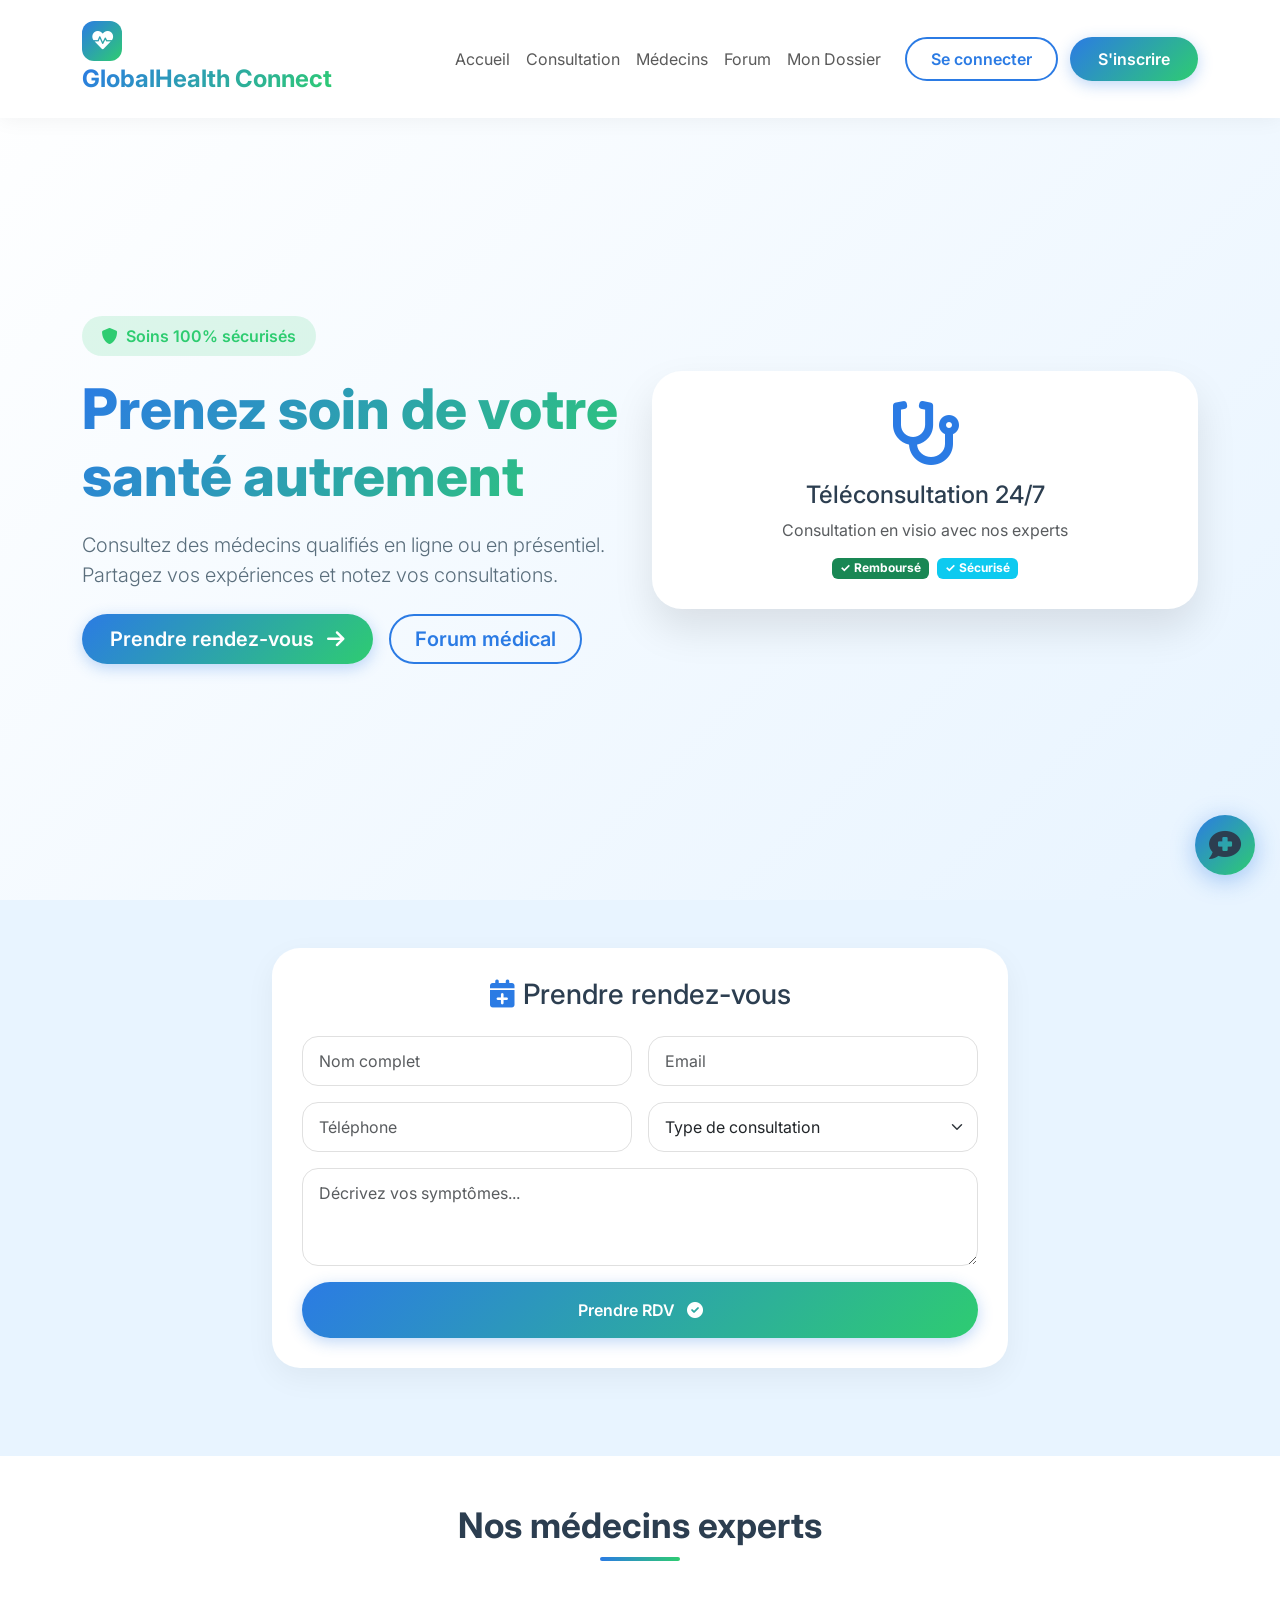
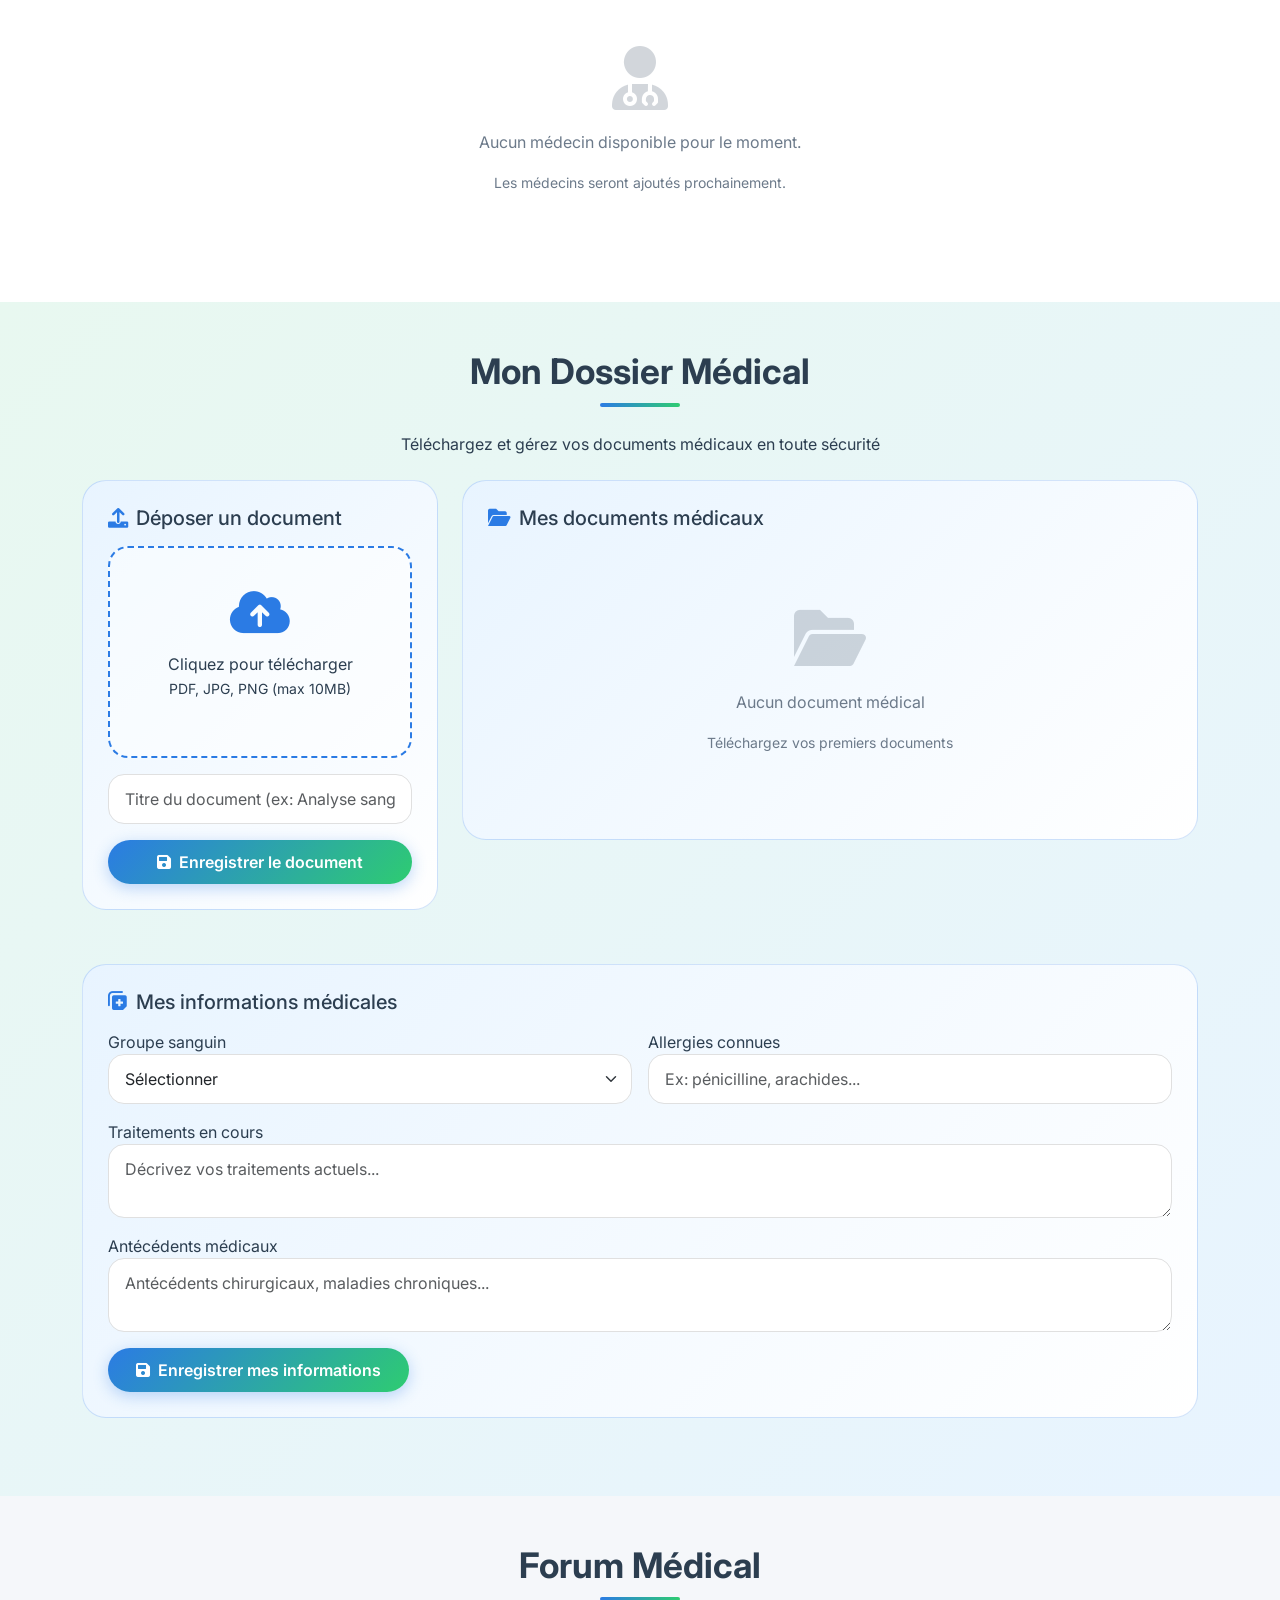
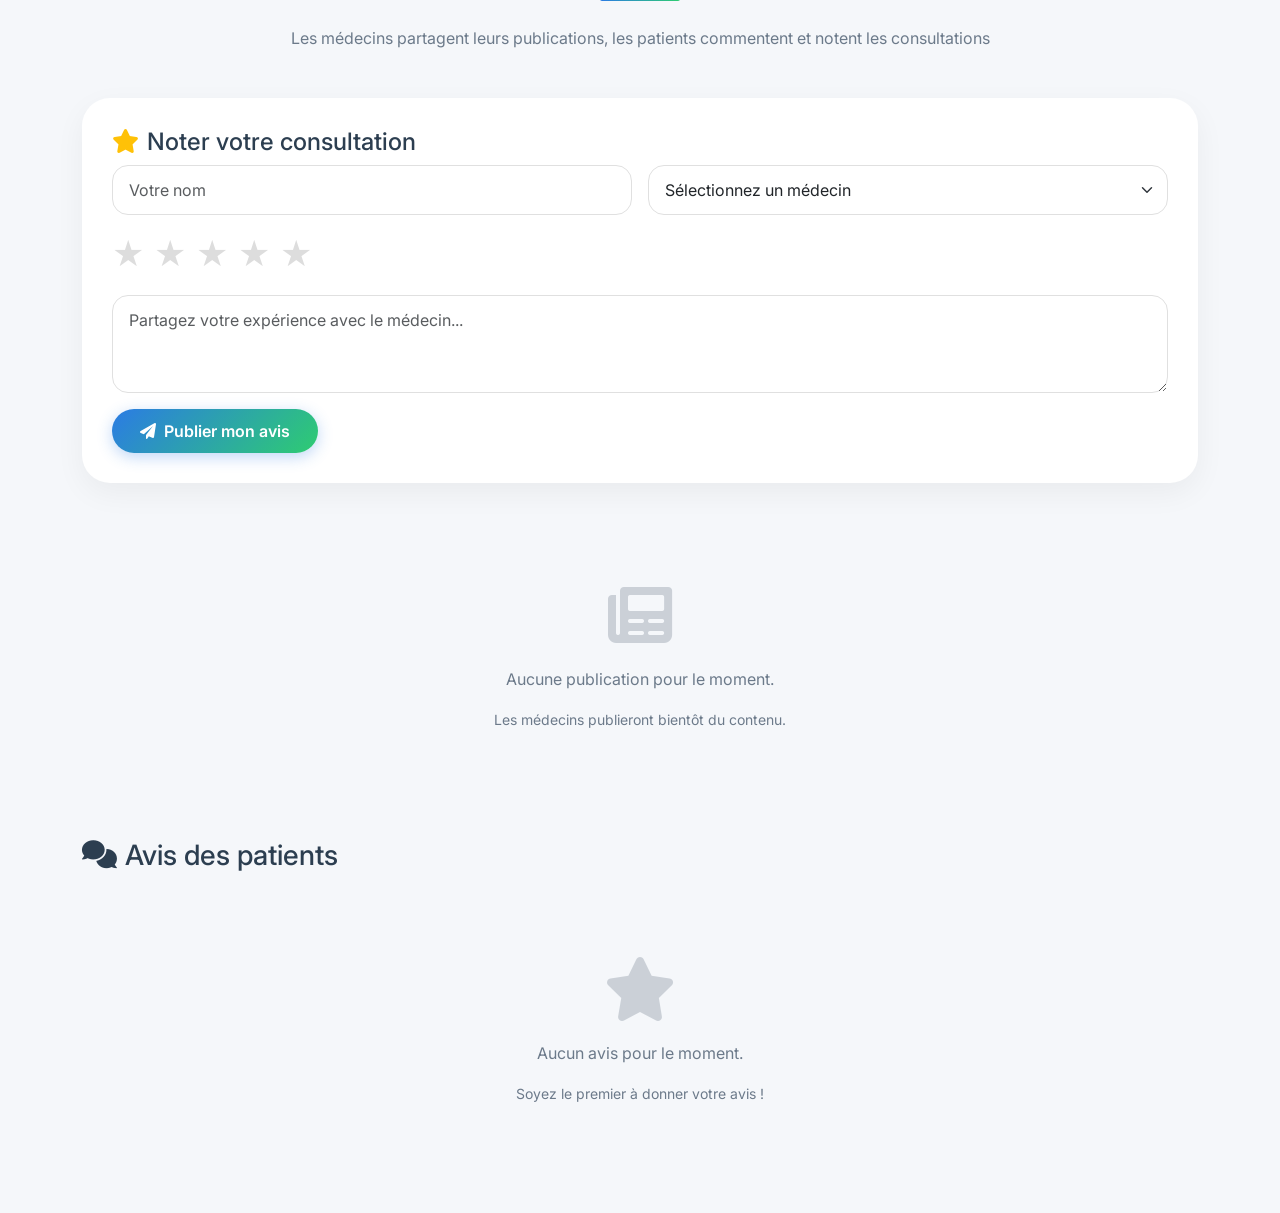
==== views/frontoffice/layout/index.html @ 7a3d53ba "ajout page login" ====
<!DOCTYPE html>
<html lang="fr">
<head>
    <meta charset="UTF-8">
    <meta name="viewport" content="width=device-width, initial-scale=1.0">
    <title>GlobalHealth Connect - Plateforme Médicale</title>
    <link href="https://cdn.jsdelivr.net/npm/bootstrap@5.1.3/dist/css/bootstrap.min.css" rel="stylesheet">
    <link rel="stylesheet" href="https://cdnjs.cloudflare.com/ajax/libs/font-awesome/6.0.0/css/all.min.css">
    <link href="https://fonts.googleapis.com/css2?family=Inter:wght@300;400;500;600;700;800&display=swap" rel="stylesheet">
    <style>
        :root {
            --medical-white: #ffffff;
            --medical-blue: #2b7be4;
            --medical-light-blue: #e8f4ff;
            --medical-green: #2ecc71;
            --medical-light-green: #e8f8f0;
            --medical-dark: #1a2b3c;
            --medical-gray: #f5f7fa;
            --medical-text: #2c3e50;
        }
        * { margin: 0; padding: 0; box-sizing: border-box; }
        body {
            font-family: 'Inter', sans-serif;
            background: var(--medical-gray);
            color: var(--medical-text);
            overflow-x: hidden;
        }
        
        @keyframes fadeInUp {
            from { opacity: 0; transform: translateY(30px); }
            to { opacity: 1; transform: translateY(0); }
        }
        @keyframes float {
            0%, 100% { transform: translateY(0px); }
            50% { transform: translateY(-15px); }
        }
        
        .animate-fade-up { animation: fadeInUp 0.8s ease-out forwards; }
        .animate-float { animation: float 4s ease-in-out infinite; }
        
        .navbar {
            background: rgba(255,255,255,0.98);
            backdrop-filter: blur(10px);
            box-shadow: 0 2px 20px rgba(0,0,0,0.05);
            padding: 1rem 0;
        }
        .logo-icon {
            width: 40px;
            height: 40px;
            background: linear-gradient(135deg, var(--medical-blue), var(--medical-green));
            border-radius: 12px;
            display: flex;
            align-items: center;
            justify-content: center;
            color: white;
            font-size: 1.3rem;
        }
        .logo-text {
            font-size: 1.5rem;
            font-weight: 700;
            background: linear-gradient(135deg, var(--medical-blue), var(--medical-green));
            -webkit-background-clip: text;
            -webkit-text-fill-color: transparent;
        }
        .btn-medical {
            background: linear-gradient(135deg, var(--medical-blue), var(--medical-green));
            border: none;
            padding: 10px 28px;
            border-radius: 40px;
            color: white;
            font-weight: 600;
            transition: all 0.3s;
            box-shadow: 0 4px 15px rgba(43,123,228,0.3);
        }
        .btn-medical:hover { transform: translateY(-2px); box-shadow: 0 8px 25px rgba(43,123,228,0.4); }
        .btn-outline-medical {
            background: transparent;
            border: 2px solid var(--medical-blue);
            color: var(--medical-blue);
            padding: 8px 24px;
            border-radius: 40px;
            font-weight: 600;
            transition: all 0.3s;
        }
        .btn-outline-medical:hover { background: var(--medical-blue); color: white; }
        
        .hero-section {
            min-height: 100vh;
            background: linear-gradient(135deg, #ffffff 0%, #e8f4ff 100%);
            display: flex;
            align-items: center;
            padding-top: 80px;
            position: relative;
            overflow: hidden;
        }
        .hero-title {
            font-size: 3.5rem;
            font-weight: 800;
            line-height: 1.2;
            margin-bottom: 20px;
            background: linear-gradient(135deg, var(--medical-blue), var(--medical-green));
            -webkit-background-clip: text;
            -webkit-text-fill-color: transparent;
        }
        .floating-card {
            background: white;
            border-radius: 30px;
            padding: 30px;
            box-shadow: 0 20px 40px rgba(0,0,0,0.1);
            animation: float 5s ease-in-out infinite;
        }
        
        .section-title {
            font-size: 2.2rem;
            font-weight: 700;
            margin-bottom: 40px;
            text-align: center;
            position: relative;
        }
        .section-title:after {
            content: '';
            position: absolute;
            bottom: -15px;
            left: 50%;
            transform: translateX(-50%);
            width: 80px;
            height: 4px;
            background: linear-gradient(90deg, var(--medical-blue), var(--medical-green));
            border-radius: 2px;
        }
        
        .forum-card {
            background: white;
            border-radius: 24px;
            margin-bottom: 30px;
            box-shadow: 0 5px 20px rgba(0,0,0,0.05);
            overflow: hidden;
            transition: all 0.3s;
        }
        .forum-card:hover { transform: translateY(-5px); box-shadow: 0 15px 40px rgba(0,0,0,0.1); }
        .forum-header {
            padding: 20px 25px;
            background: linear-gradient(135deg, var(--medical-light-blue), white);
            border-bottom: 1px solid rgba(0,0,0,0.05);
            display: flex;
            justify-content: space-between;
            align-items: center;
        }
        .doctor-avatar {
            width: 55px;
            height: 55px;
            background: linear-gradient(135deg, var(--medical-blue), var(--medical-green));
            border-radius: 50%;
            display: flex;
            align-items: center;
            justify-content: center;
            color: white;
            font-size: 1.5rem;
        }
        .forum-media {
            width: 100%;
            max-height: 400px;
            object-fit: cover;
            border-radius: 16px;
        }
        .forum-content { padding: 20px 25px; }
        .forum-stats {
            padding: 15px 25px;
            border-top: 1px solid rgba(0,0,0,0.05);
            display: flex;
            gap: 20px;
            background: var(--medical-gray);
        }
        .comment-card {
            background: var(--medical-gray);
            border-radius: 16px;
            padding: 15px;
            margin-bottom: 12px;
        }
        .doctor-card {
            background: white;
            border-radius: 24px;
            overflow: hidden;
            transition: all 0.3s;
            margin-bottom: 25px;
            box-shadow: 0 5px 20px rgba(0,0,0,0.05);
            text-align: center;
            padding: 25px 20px;
        }
        .doctor-card:hover { transform: translateY(-8px); }
        .doctor-avatar-lg {
            width: 120px;
            height: 120px;
            background: linear-gradient(135deg, var(--medical-light-blue), var(--medical-blue));
            border-radius: 50%;
            margin: 0 auto 15px;
            display: flex;
            align-items: center;
            justify-content: center;
            font-size: 3rem;
            color: white;
        }
        .rating-stars i { color: #ffc107; font-size: 0.9rem; }
        .rating-input {
            display: flex;
            flex-direction: row-reverse;
            justify-content: flex-end;
            gap: 10px;
        }
        .rating-input input { display: none; }
        .rating-input label {
            font-size: 2rem;
            color: #ddd;
            cursor: pointer;
            transition: all 0.2s;
        }
        .rating-input label:hover,
        .rating-input label:hover ~ label,
        .rating-input input:checked ~ label { color: #ffc107; }
        
        .review-form-container {
            background: white;
            border-radius: 28px;
            padding: 30px;
            margin-bottom: 40px;
            box-shadow: 0 10px 30px rgba(0,0,0,0.05);
        }
        .review-card {
            background: white;
            border-radius: 20px;
            padding: 20px;
            margin-bottom: 20px;
            box-shadow: 0 2px 10px rgba(0,0,0,0.05);
        }
        
        .medical-folder-card {
            background: linear-gradient(135deg, var(--medical-light-blue), white);
            border-radius: 24px;
            padding: 25px;
            margin-bottom: 30px;
            border: 1px solid rgba(43,123,228,0.2);
        }
        .file-upload-area {
            border: 2px dashed var(--medical-blue);
            border-radius: 20px;
            padding: 40px;
            text-align: center;
            background: rgba(255,255,255,0.5);
            cursor: pointer;
            transition: all 0.3s;
        }
        .file-upload-area:hover {
            background: rgba(43,123,228,0.05);
            border-color: var(--medical-green);
        }
        .medical-doc-item {
            background: white;
            border-radius: 16px;
            padding: 15px;
            margin-bottom: 15px;
            display: flex;
            justify-content: space-between;
            align-items: center;
            box-shadow: 0 2px 8px rgba(0,0,0,0.05);
        }
        
        .chatbot-container {
            position: fixed;
            bottom: 25px;
            right: 25px;
            z-index: 1000;
        }
        .chatbot-toggle {
            width: 60px;
            height: 60px;
            border-radius: 50%;
            background: linear-gradient(135deg, var(--medical-blue), var(--medical-green));
            display: flex;
            align-items: center;
            justify-content: center;
            cursor: pointer;
            box-shadow: 0 5px 25px rgba(43,123,228,0.4);
            transition: all 0.3s;
        }
        .chatbot-toggle:hover { transform: scale(1.05); }
        .chatbot-window {
            position: absolute;
            bottom: 80px;
            right: 0;
            width: 380px;
            height: 500px;
            background: white;
            border-radius: 24px;
            box-shadow: 0 20px 50px rgba(0,0,0,0.15);
            display: none;
            flex-direction: column;
            overflow: hidden;
        }
        .chatbot-window.show { display: flex; }
        .chatbot-header {
            background: linear-gradient(135deg, var(--medical-blue), var(--medical-green));
            padding: 18px;
            text-align: center;
            color: white;
        }
        .chatbot-messages {
            flex: 1;
            padding: 18px;
            overflow-y: auto;
            background: var(--medical-gray);
        }
        .message {
            margin-bottom: 12px;
            padding: 10px 16px;
            border-radius: 20px;
            max-width: 85%;
        }
        .message.user {
            background: linear-gradient(135deg, var(--medical-blue), var(--medical-green));
            color: white;
            margin-left: auto;
            text-align: right;
        }
        .message.bot {
            background: white;
            color: var(--medical-text);
            box-shadow: 0 2px 5px rgba(0,0,0,0.05);
        }
        .chatbot-input {
            display: flex;
            padding: 12px;
            background: white;
            border-top: 1px solid #eee;
        }
        .chatbot-input input {
            flex: 1;
            border: 1px solid #e0e0e0;
            padding: 12px 16px;
            border-radius: 30px;
            outline: none;
        }
        .chatbot-input button {
            background: linear-gradient(135deg, var(--medical-blue), var(--medical-green));
            border: none;
            border-radius: 50%;
            width: 45px;
            margin-left: 10px;
            color: white;
            cursor: pointer;
        }
        
        .notification-toast {
            position: fixed;
            bottom: 25px;
            left: 25px;
            background: white;
            padding: 14px 24px;
            border-radius: 16px;
            box-shadow: 0 10px 30px rgba(0,0,0,0.15);
            transform: translateX(-450px);
            transition: transform 0.3s;
            z-index: 1001;
            border-left: 4px solid var(--medical-green);
        }
        .notification-toast.show { transform: translateX(0); }
        
        .form-control-medical {
            border: 1px solid #e0e0e0;
            border-radius: 16px;
            padding: 12px 16px;
        }
        .auth-modal .modal-content {
            border-radius: 28px;
            border: none;
        }
        
        .empty-state {
            text-align: center;
            padding: 60px 20px;
            color: #6c7a8a;
        }
        .empty-state i { font-size: 4rem; margin-bottom: 20px; opacity: 0.3; }
        
        @media (max-width: 768px) {
            .hero-title { font-size: 2rem; }
            .chatbot-window { width: 320px; right: -50px; }
        }
    </style>
</head>
<body>

<nav class="navbar navbar-expand-lg fixed-top">
    <div class="container">
        <a class="navbar-brand" href="#">
            <div class="logo-icon"><i class="fas fa-heartbeat"></i></div>
            <div><span class="logo-text">GlobalHealth Connect</span></div>
        </a>
        <button class="navbar-toggler" type="button" data-bs-toggle="collapse" data-bs-target="#navbarNav">
            <span class="navbar-toggler-icon"></span>
        </button>
        <div class="collapse navbar-collapse" id="navbarNav">
            <ul class="navbar-nav ms-auto align-items-center">
                <li class="nav-item"><a class="nav-link" href="#home">Accueil</a></li>
                <li class="nav-item"><a class="nav-link" href="#consultation">Consultation</a></li>
                <li class="nav-item"><a class="nav-link" href="#medecins">Médecins</a></li>
                <li class="nav-item"><a class="nav-link" href="#forum">Forum</a></li>
                <li class="nav-item"><a class="nav-link" href="#dossier">Mon Dossier</a></li>
            </ul>
            <div class="user-menu ms-3" id="userMenu" style="display: none;">
                <div class="dropdown">
                    <div class="user-avatar" data-bs-toggle="dropdown" style="width:42px;height:42px;background:linear-gradient(135deg,var(--medical-blue),var(--medical-green));border-radius:50%;display:flex;align-items:center;justify-content:center;cursor:pointer;">
                        <i class="fas fa-user"></i>
                    </div>
                    <ul class="dropdown-menu dropdown-menu-end">
                        <li><a class="dropdown-item" href="#" onclick="showProfile()"><i class="fas fa-user me-2"></i>Mon profil</a></li>
                        <li><a class="dropdown-item" href="#" onclick="showAppointments()"><i class="fas fa-calendar me-2"></i>Mes RDV</a></li>
                        <li><a class="dropdown-item" href="#" onclick="showMedicalFolder()"><i class="fas fa-folder-open me-2"></i>Mon dossier médical</a></li>
                        <li><hr class="dropdown-divider"></li>
                        <li><a class="dropdown-item" href="#" onclick="logoutPatient()"><i class="fas fa-sign-out-alt me-2"></i>Déconnexion</a></li>
                    </ul>
                </div>
            </div>
            <div class="auth-buttons ms-3" id="authButtons">
                <button class="btn btn-outline-medical me-2" onclick="showSignInModal()">Se connecter</button>
                <button class="btn btn-medical" onclick="showSignUpModal()">S'inscrire</button>
            </div>
        </div>
    </div>
</nav>

<section id="home" class="hero-section">
    <div class="container">
        <div class="row align-items-center">
            <div class="col-lg-6 animate-fade-up">
                <div class="hero-badge" style="background:rgba(46,204,113,0.15);padding:8px 20px;border-radius:40px;display:inline-block;margin-bottom:20px;color:var(--medical-green);font-weight:600;">
                    <i class="fas fa-shield-alt me-2"></i>Soins 100% sécurisés
                </div>
                <h1 class="hero-title">Prenez soin de votre santé autrement</h1>
                <p class="lead mb-4" style="color: #5a6e7c;">Consultez des médecins qualifiés en ligne ou en présentiel. Partagez vos expériences et notez vos consultations.</p>
                <div class="d-flex gap-3">
                    <a href="#consultation" class="btn btn-medical btn-lg">Prendre rendez-vous <i class="fas fa-arrow-right ms-2"></i></a>
                    <a href="#forum" class="btn btn-outline-medical btn-lg">Forum médical</a>
                </div>
            </div>
            <div class="col-lg-6 text-center animate-float">
                <div class="floating-card">
                    <i class="fas fa-stethoscope fa-4x" style="color: var(--medical-blue);"></i>
                    <h4 class="mt-3">Téléconsultation 24/7</h4>
                    <p class="text-muted">Consultation en visio avec nos experts</p>
                    <div class="d-flex justify-content-center gap-2 mt-3">
                        <span class="badge bg-success">✓ Remboursé</span>
                        <span class="badge bg-info">✓ Sécurisé</span>
                    </div>
                </div>
            </div>
        </div>
    </div>
</section>

<section id="consultation" class="py-5" style="background: var(--medical-light-blue);">
    <div class="container">
        <div class="row justify-content-center">
            <div class="col-lg-8">
                <div class="review-form-container">
                    <h3 class="text-center mb-4"><i class="fas fa-calendar-plus me-2" style="color: var(--medical-blue);"></i>Prendre rendez-vous</h3>
                    <form id="appointmentForm">
                        <div class="row g-3">
                            <div class="col-md-6"><input type="text" class="form-control form-control-medical" id="patientName" placeholder="Nom complet" required></div>
                            <div class="col-md-6"><input type="email" class="form-control form-control-medical" id="patientEmail" placeholder="Email" required></div>
                            <div class="col-md-6"><input type="tel" class="form-control form-control-medical" id="patientPhone" placeholder="Téléphone" required></div>
                            <div class="col-md-6">
                                <select class="form-select form-control-medical" id="consultationType" required>
                                    <option value="">Type de consultation</option>
                                    <option value="video">Visioconférence</option>
                                    <option value="presentiel">Présentiel</option>
                                </select>
                            </div>
                            <div class="col-12"><textarea class="form-control form-control-medical" id="symptoms" rows="3" placeholder="Décrivez vos symptômes..." required></textarea></div>
                            <div class="col-12"><button type="submit" class="btn btn-medical w-100 py-3">Prendre RDV <i class="fas fa-check-circle ms-2"></i></button></div>
                        </div>
                    </form>
                </div>
            </div>
        </div>
    </div>
</section>

<section id="medecins" class="py-5" style="background: white;">
    <div class="container">
        <h2 class="section-title">Nos médecins experts</h2>
        <div id="doctorsList" class="row">
            <div class="col-12">
                <div class="empty-state">
                    <i class="fas fa-user-md"></i>
                    <p>Aucun médecin disponible pour le moment.</p>
                    <small>Les médecins seront ajoutés prochainement.</small>
                </div>
            </div>
        </div>
    </div>
</section>

<section id="dossier" class="py-5" style="background: linear-gradient(135deg, #e8f8f0, #e8f4ff);">
    <div class="container">
        <h2 class="section-title">Mon Dossier Médical</h2>
        <p class="text-center mb-4">Téléchargez et gérez vos documents médicaux en toute sécurité</p>
        
        <div class="row">
            <div class="col-lg-4">
                <div class="medical-folder-card">
                    <h5 class="mb-3"><i class="fas fa-upload me-2" style="color: var(--medical-blue);"></i>Déposer un document</h5>
                    <div class="file-upload-area" onclick="document.getElementById('fileInput').click()">
                        <i class="fas fa-cloud-upload-alt fa-3x mb-3" style="color: var(--medical-blue);"></i>
                        <p>Cliquez pour télécharger<br><small>PDF, JPG, PNG (max 10MB)</small></p>
                        <input type="file" id="fileInput" style="display: none" accept=".pdf,.jpg,.jpeg,.png" onchange="uploadMedicalFile(this)">
                    </div>
                    <div class="mt-3">
                        <input type="text" class="form-control form-control-medical" id="documentTitle" placeholder="Titre du document (ex: Analyse sanguine)">
                        <button class="btn btn-medical w-100 mt-3" onclick="addMedicalDocument()"><i class="fas fa-save me-2"></i>Enregistrer le document</button>
                    </div>
                </div>
            </div>
            <div class="col-lg-8">
                <div class="medical-folder-card">
                    <h5 class="mb-3"><i class="fas fa-folder-open me-2" style="color: var(--medical-blue);"></i>Mes documents médicaux</h5>
                    <div id="medicalDocumentsList">
                        <div class="empty-state">
                            <i class="fas fa-folder-open"></i>
                            <p>Aucun document médical</p>
                            <small>Téléchargez vos premiers documents</small>
                        </div>
                    </div>
                </div>
            </div>
        </div>
        
        <div class="row mt-4">
            <div class="col-12">
                <div class="medical-folder-card">
                    <h5 class="mb-3"><i class="fas fa-notes-medical me-2" style="color: var(--medical-blue);"></i>Mes informations médicales</h5>
                    <form id="medicalInfoForm">
                        <div class="row g-3">
                            <div class="col-md-6">
                                <label>Groupe sanguin</label>
                                <select class="form-select form-control-medical" id="bloodType">
                                    <option value="">Sélectionner</option>
                                    <option>A+</option><option>A-</option><option>B+</option><option>B-</option>
                                    <option>AB+</option><option>AB-</option><option>O+</option><option>O-</option>
                                </select>
                            </div>
                            <div class="col-md-6">
                                <label>Allergies connues</label>
                                <input type="text" class="form-control form-control-medical" id="allergies" placeholder="Ex: pénicilline, arachides...">
                            </div>
                            <div class="col-12">
                                <label>Traitements en cours</label>
                                <textarea class="form-control form-control-medical" id="treatments" rows="2" placeholder="Décrivez vos traitements actuels..."></textarea>
                            </div>
                            <div class="col-12">
                                <label>Antécédents médicaux</label>
                                <textarea class="form-control form-control-medical" id="history" rows="2" placeholder="Antécédents chirurgicaux, maladies chroniques..."></textarea>
                            </div>
                            <div class="col-12">
                                <button type="submit" class="btn btn-medical"><i class="fas fa-save me-2"></i>Enregistrer mes informations</button>
                            </div>
                        </div>
                    </form>
                </div>
            </div>
        </div>
    </div>
</section>

<section id="forum" class="py-5" style="background: var(--medical-gray);">
    <div class="container">
        <h2 class="section-title">Forum Médical</h2>
        <p class="text-center mb-5" style="color: #6c7a8a;">Les médecins partagent leurs publications, les patients commentent et notent les consultations</p>
        
        <div class="review-form-container" id="reviewFormContainer">
            <h4><i class="fas fa-star text-warning me-2"></i>Noter votre consultation</h4>
            <form id="submitReviewForm">
                <div class="row g-3">
                    <div class="col-md-6"><input type="text" class="form-control form-control-medical" id="reviewName" placeholder="Votre nom" required></div>
                    <div class="col-md-6">
                        <select class="form-select form-control-medical" id="reviewDoctorId" required>
                            <option value="">Sélectionnez un médecin</option>
                        </select>
                    </div>
                    <div class="col-12">
                        <div class="rating-input">
                            <input type="radio" name="reviewRating" value="5" id="rating5"><label for="rating5">★</label>
                            <input type="radio" name="reviewRating" value="4" id="rating4"><label for="rating4">★</label>
                            <input type="radio" name="reviewRating" value="3" id="rating3"><label for="rating3">★</label>
                            <input type="radio" name="reviewRating" value="2" id="rating2"><label for="rating2">★</label>
                            <input type="radio" name="reviewRating" value="1" id="rating1"><label for="rating1">★</label>
                        </div>
                    </div>
                    <div class="col-12"><textarea class="form-control form-control-medical" id="reviewComment" rows="3" placeholder="Partagez votre expérience avec le médecin..." required></textarea></div>
                    <div class="col-12"><button type="submit" class="btn btn-medical"><i class="fas fa-paper-plane me-2"></i>Publier mon avis</button></div>
                </div>
            </form>
        </div>
        
        <div id="forumPostsList">
            <div class="empty-state">
                <i class="fas fa-newspaper"></i>
                <p>Aucune publication pour le moment.</p>
                <small>Les médecins publieront bientôt du contenu.</small>
            </div>
        </div>
        
        <h3 class="mt-5 mb-4"><i class="fas fa-comments me-2"></i>Avis des patients</h3>
        <div id="reviewsList">
            <div class="empty-state">
                <i class="fas fa-star"></i>
                <p>Aucun avis pour le moment.</p>
                <small>Soyez le premier à donner votre avis !</small>
            </div>
        </div>
    </div>
</section>

<!-- Modal Connexion -->
<div class="modal fade" id="signinModal" tabindex="-1">
    <div class="modal-dialog modal-dialog-centered">
        <div class="modal-content auth-modal">
            <div class="modal-header border-0">
                <h5 class="modal-title"><i class="fas fa-sign-in-alt me-2" style="color: var(--medical-blue);"></i>Connexion</h5>
                <button type="button" class="btn-close" data-bs-dismiss="modal"></button>
            </div>
            <div class="modal-body">
                <form id="signinForm">
                    <div class="mb-3">
                        <label>Email</label>
                        <input type="email" class="form-control form-control-medical" id="signinEmail" required>
                    </div>
                    <div class="mb-3">
                        <label>Mot de passe</label>
                        <input type="password" class="form-control form-control-medical" id="signinPassword" required>
                    </div>
                    <button type="submit" class="btn btn-medical w-100">Se connecter</button>
                    <div class="text-center mt-3">
                        <small>Pas encore de compte ? <a href="#" onclick="switchToSignUp()">S'inscrire</a></small>
                    </div>
                </form>
            </div>
        </div>
    </div>
</div>

<!-- Modal Inscription -->
<div class="modal fade" id="signupModal" tabindex="-1">
    <div class="modal-dialog modal-dialog-centered">
        <div class="modal-content auth-modal">
            <div class="modal-header border-0">
                <h5 class="modal-title"><i class="fas fa-user-plus me-2" style="color: var(--medical-blue);"></i>Inscription</h5>
                <button type="button" class="btn-close" data-bs-dismiss="modal"></button>
            </div>
            <div class="modal-body">
                <form id="signupForm">
                    <div class="mb-3">
                        <label>Nom complet</label>
                        <input type="text" class="form-control form-control-medical" id="signupName" required>
                    </div>
                    <div class="mb-3">
                        <label>Email</label>
                        <input type="email" class="form-control form-control-medical" id="signupEmail" required>
                    </div>
                    <div class="mb-3">
                        <label>Téléphone</label>
                        <input type="tel" class="form-control form-control-medical" id="signupPhone">
                    </div>
                    <div class="mb-3">
                        <label>Mot de passe</label>
                        <input type="password" class="form-control form-control-medical" id="signupPassword" required>
                    </div>
                    <div class="mb-3">
                        <label>Confirmer le mot de passe</label>
                        <input type="password" class="form-control form-control-medical" id="signupConfirmPassword" required>
                    </div>
                    <button type="submit" class="btn btn-medical w-100">S'inscrire</button>
                    <div class="text-center mt-3">
                        <small>Déjà inscrit ? <a href="#" onclick="switchToSignIn()">Se connecter</a></small>
                    </div>
                </form>
            </div>
        </div>
    </div>
</div>

<div class="chatbot-container">
    <div class="chatbot-toggle" onclick="toggleChatbot()">
        <i class="fas fa-comment-medical fa-2x"></i>
    </div>
    <div class="chatbot-window" id="chatbotWindow">
        <div class="chatbot-header"><i class="fas fa-robot me-2"></i>Assistant GlobalHealth</div>
        <div class="chatbot-messages" id="chatMessages">
            <div class="message bot">👋 Bonjour ! Je suis votre assistant santé. Posez-moi vos questions.</div>
        </div>
        <div class="chatbot-input">
            <input type="text" id="chatInput" placeholder="Écrivez votre message...">
            <button onclick="sendMessage()"><i class="fas fa-paper-plane"></i></button>
        </div>
    </div>
</div>

<div class="notification-toast" id="notificationToast"></div>

<script src="https://cdn.jsdelivr.net/npm/bootstrap@5.1.3/dist/js/bootstrap.bundle.min.js"></script>
<script>
    // ============================================
    // AUTHENTIFICATION PATIENT
    // ============================================
    let patientsData = [];
    let currentPatient = null;
    
    function loadPatients() {
        const stored = localStorage.getItem('globalhealth_patients');
        if(stored) patientsData = JSON.parse(stored);
        else patientsData = [];
    }
    
    function savePatients() {
        localStorage.setItem('globalhealth_patients', JSON.stringify(patientsData));
    }
    
    function showSignInModal() { new bootstrap.Modal(document.getElementById('signinModal')).show(); }
    function showSignUpModal() { new bootstrap.Modal(document.getElementById('signupModal')).show(); }
    function switchToSignUp() { bootstrap.Modal.getInstance(document.getElementById('signinModal')).hide(); showSignUpModal(); }
    function switchToSignIn() { bootstrap.Modal.getInstance(document.getElementById('signupModal')).hide(); showSignInModal(); }
    
    document.getElementById('signupForm')?.addEventListener('submit', (e) => {
        e.preventDefault();
        const password = document.getElementById('signupPassword').value;
        const confirm = document.getElementById('signupConfirmPassword').value;
        
        if(password !== confirm) {
            showNotification('Les mots de passe ne correspondent pas', true);
            return;
        }
        
        const email = document.getElementById('signupEmail').value;
        if(patientsData.find(p => p.email === email)) {
            showNotification('Cet email est déjà utilisé', true);
            return;
        }
        
        const newPatient = {
            id: Date.now(),
            name: document.getElementById('signupName').value,
            email: email,
            phone: document.getElementById('signupPhone').value,
            password: password,
            createdAt: new Date().toLocaleDateString('fr-FR')
        };
        
        patientsData.push(newPatient);
        savePatients();
        
        currentPatient = { id: newPatient.id, name: newPatient.name, email: newPatient.email };
        localStorage.setItem('globalhealth_currentPatient', JSON.stringify(currentPatient));
        
        bootstrap.Modal.getInstance(document.getElementById('signupModal')).hide();
        document.getElementById('signupForm').reset();
        updateUIForConnectedPatient();
        showNotification(`Bienvenue ${newPatient.name} ! Vous êtes maintenant connecté.`);
    });
    
    document.getElementById('signinForm')?.addEventListener('submit', (e) => {
        e.preventDefault();
        const email = document.getElementById('signinEmail').value;
        const password = document.getElementById('signinPassword').value;
        
        const patient = patientsData.find(p => p.email === email && p.password === password);
        
        if(patient) {
            currentPatient = { id: patient.id, name: patient.name, email: patient.email };
            localStorage.setItem('globalhealth_currentPatient', JSON.stringify(currentPatient));
            bootstrap.Modal.getInstance(document.getElementById('signinModal')).hide();
            document.getElementById('signinForm').reset();
            updateUIForConnectedPatient();
            showNotification(`Bon retour ${patient.name} !`);
        } else {
            showNotification('Email ou mot de passe incorrect', true);
        }
    });
    
    function logoutPatient() {
        currentPatient = null;
        localStorage.removeItem('globalhealth_currentPatient');
        updateUIForConnectedPatient();
        showNotification('Vous avez été déconnecté');
    }
    
    function updateUIForConnectedPatient() {
        const userMenu = document.getElementById('userMenu');
        const authButtons = document.getElementById('authButtons');
        
        if(currentPatient) {
            userMenu.style.display = 'flex';
            authButtons.style.display = 'none';
        } else {
            userMenu.style.display = 'none';
            authButtons.style.display = 'flex';
        }
    }
    
    // ============================================
    // DONNÉES MÉDICALES (liées au patient connecté)
    // ============================================
    let medicalDocuments = [];
    let medicalInfo = {};
    
    function loadMedicalData() {
        if(!currentPatient) return;
        
        const storedDocs = localStorage.getItem(`globalhealth_medicalDocs_${currentPatient.id}`);
        if(storedDocs) medicalDocuments = JSON.parse(storedDocs);
        else medicalDocuments = [];
        
        const storedInfo = localStorage.getItem(`globalhealth_medicalInfo_${currentPatient.id}`);
        if(storedInfo) medicalInfo = JSON.parse(storedInfo);
        
        renderMedicalDocuments();
        loadMedicalInfo();
    }
    
    function saveMedicalDocs() { 
        if(currentPatient) localStorage.setItem(`globalhealth_medicalDocs_${currentPatient.id}`, JSON.stringify(medicalDocuments)); 
    }
    function saveMedicalInfo() { 
        if(currentPatient) localStorage.setItem(`globalhealth_medicalInfo_${currentPatient.id}`, JSON.stringify(medicalInfo)); 
    }
    
    let tempFile = null;
    let tempFileName = null;
    
    function uploadMedicalFile(input) {
        if(input.files && input.files[0]) {
            const file = input.files[0];
            const reader = new FileReader();
            reader.onload = function(e) {
                tempFile = e.target.result;
                tempFileName = file.name;
                showNotification(`Fichier "${file.name}" chargé, ajoutez un titre et cliquez sur Enregistrer`);
            };
            reader.readAsDataURL(file);
        }
    }
    
    function addMedicalDocument() {
        if(!currentPatient) {
            showNotification('Veuillez vous connecter pour ajouter des documents', true);
            showSignInModal();
            return;
        }
        
        const title = document.getElementById('documentTitle').value;
        if(!title) {
            showNotification('Veuillez ajouter un titre au document', true);
            return;
        }
        if(!tempFile) {
            showNotification('Veuillez d\'abord sélectionner un fichier', true);
            return;
        }
        
        medicalDocuments.push({
            id: Date.now(),
            title: title,
            fileName: tempFileName,
            fileData: tempFile,
            date: new Date().toLocaleDateString('fr-FR')
        });
        saveMedicalDocs();
        renderMedicalDocuments();
        document.getElementById('documentTitle').value = '';
        document.getElementById('fileInput').value = '';
        tempFile = null;
        tempFileName = null;
        showNotification('Document ajouté avec succès');
    }
    
    function renderMedicalDocuments() {
        const container = document.getElementById('medicalDocumentsList');
        if(!container) return;
        
        if(medicalDocuments.length === 0) {
            container.innerHTML = `<div class="empty-state"><i class="fas fa-folder-open"></i><p>Aucun document médical</p><small>Téléchargez vos premiers documents</small></div>`;
            return;
        }
        
        container.innerHTML = medicalDocuments.map(doc => `
            <div class="medical-doc-item">
                <div>
                    <i class="fas fa-file-pdf" style="color: #e74c3c; font-size: 1.5rem;"></i>
                    <strong class="ms-2">${escapeHtml(doc.title)}</strong>
                    <br><small class="text-muted">${doc.fileName} - ${doc.date}</small>
                </div>
                <div>
                    <button class="icon-btn" onclick="viewMedicalDoc(${doc.id})"><i class="fas fa-eye"></i></button>
                    <button class="icon-btn delete" onclick="deleteMedicalDoc(${doc.id})"><i class="fas fa-trash"></i></button>
                </div>
            </div>
        `).join('');
    }
    
    function viewMedicalDoc(id) {
        const doc = medicalDocuments.find(d => d.id === id);
        if(doc && doc.fileData) {
            const win = window.open();
            win.document.write(`<iframe src="${doc.fileData}" style="width:100%;height:100%;border:none;"></iframe>`);
        } else {
            showNotification('Impossible d\'afficher le document', true);
        }
    }
    
    function deleteMedicalDoc(id) {
        if(confirm('Supprimer ce document ?')) {
            medicalDocuments = medicalDocuments.filter(d => d.id !== id);
            saveMedicalDocs();
            renderMedicalDocuments();
            showNotification('Document supprimé');
        }
    }
    
    function loadMedicalInfo() {
        if(medicalInfo) {
            document.getElementById('bloodType').value = medicalInfo.bloodType || '';
            document.getElementById('allergies').value = medicalInfo.allergies || '';
            document.getElementById('treatments').value = medicalInfo.treatments || '';
            document.getElementById('history').value = medicalInfo.history || '';
        }
    }
    
    document.getElementById('medicalInfoForm')?.addEventListener('submit', (e) => {
        e.preventDefault();
        if(!currentPatient) {
            showNotification('Veuillez vous connecter pour enregistrer vos informations', true);
            showSignInModal();
            return;
        }
        
        medicalInfo = {
            bloodType: document.getElementById('bloodType').value,
            allergies: document.getElementById('allergies').value,
            treatments: document.getElementById('treatments').value,
            history: document.getElementById('history').value
        };
        saveMedicalInfo();
        showNotification('Informations médicales enregistrées');
    });
    
    // ============================================
    // DONNÉES PUBLIQUES
    // ============================================
    let doctorsData = [];
    let forumPosts = [];
    let reviewsData = [];
    
    function loadPublicData() {
        const storedDoctors = localStorage.getItem('globalhealth_doctors');
        if(storedDoctors) doctorsData = JSON.parse(storedDoctors);
        else doctorsData = [];
        
        const storedPosts = localStorage.getItem('globalhealth_forumPosts');
        if(storedPosts) forumPosts = JSON.parse(storedPosts);
        else forumPosts = [];
        
        const storedReviews = localStorage.getItem('globalhealth_reviews');
        if(storedReviews) reviewsData = JSON.parse(storedReviews);
        else reviewsData = [];
        
        renderDoctors();
        renderForumPosts();
        renderReviews();
        updateDoctorSelect();
    }
    
    function renderDoctors() {
        const container = document.getElementById('doctorsList');
        if(!container) return;
        
        if(doctorsData.length === 0) {
            container.innerHTML = `<div class="col-12"><div class="empty-state"><i class="fas fa-user-md"></i><p>Aucun médecin disponible pour le moment.</p><small>Les médecins seront ajoutés prochainement.</small></div></div>`;
            return;
        }
        
        container.innerHTML = doctorsData.map(doctor => {
            const doctorReviews = reviewsData.filter(r => r.doctor_id === doctor.id && r.status === 'approved');
            const avgRating = doctorReviews.length > 0 ? doctorReviews.reduce((s,r) => s + r.rating, 0) / doctorReviews.length : 0;
            const ratingCount = doctorReviews.length;
            
            return `
            <div class="col-md-3">
                <div class="doctor-card">
                    <div class="doctor-avatar-lg"><i class="fas fa-user-md"></i></div>
                    <h5>${escapeHtml(doctor.name)}</h5>
                    <p class="text-muted">${escapeHtml(doctor.specialty || 'Médecin généraliste')}</p>
                    <div class="doctor-rating mb-2">
                        ${renderStarsStatic(avgRating)}
                        <span class="ms-2">${avgRating.toFixed(1)} (${ratingCount} avis)</span>
                    </div>
                    <button class="btn btn-outline-medical w-100 mt-3" onclick="selectDoctorForReview(${doctor.id}, '${escapeHtml(doctor.name)}')">Donner mon avis</button>
                </div>
            </div>`;
        }).join('');
    }
    
    function renderStarsStatic(rating) {
        let s = '';
        for(let i=1; i<=5; i++) {
            if(i <= Math.round(rating)) s += '<i class="fas fa-star"></i>';
            else s += '<i class="far fa-star"></i>';
        }
        return `<span class="rating-stars">${s}</span>`;
    }
    
    function renderStars(rating) {
        let s = '';
        for(let i=1; i<=5; i++) {
            if(i <= rating) s += '<i class="fas fa-star"></i>';
            else s += '<i class="far fa-star"></i>';
        }
        return s;
    }
    
    function updateDoctorSelect() {
        const select = document.getElementById('reviewDoctorId');
        if(select) {
            select.innerHTML = '<option value="">Sélectionnez un médecin</option>' + 
                doctorsData.map(d => `<option value="${d.id}">${escapeHtml(d.name)} - ${escapeHtml(d.specialty || 'Généraliste')}</option>`).join('');
        }
    }
    
    function renderForumPosts() {
        const container = document.getElementById('forumPostsList');
        if(!container) return;
        
        const approvedPosts = forumPosts.filter(p => p.status === 'approved');
        if(approvedPosts.length === 0) {
            container.innerHTML = `<div class="empty-state"><i class="fas fa-newspaper"></i><p>Aucune publication pour le moment.</p><small>Les médecins publieront bientôt du contenu.</small></div>`;
            return;
        }
        
        container.innerHTML = approvedPosts.map(post => `
            <div class="forum-card">
                <div class="forum-header">
                    <div class="d-flex align-items-center gap-3">
                        <div class="doctor-avatar">${post.doctor_avatar || post.doctor_name.substring(0,2).toUpperCase()}</div>
                        <div>
                            <h5 class="mb-0">${escapeHtml(post.doctor_name)}</h5>
                            <small class="text-muted"><i class="far fa-calendar-alt me-1"></i>${post.date}</small>
                        </div>
                    </div>
                    <span class="badge" style="background: var(--medical-green);"><i class="fas fa-check-circle"></i> Médecin</span>
                </div>
                <div class="forum-content">
                    <p>${escapeHtml(post.content)}</p>
                    ${post.image ? `<img src="${post.image}" class="forum-media mt-2" alt="Image">` : ''}
                    ${post.video ? `<video class="forum-media mt-2" controls><source src="${post.video}" type="video/mp4"></video>` : ''}
                </div>
                <div class="forum-stats">
                    <span><i class="far fa-comment me-1"></i> ${(post.comments || []).filter(c => c.status === 'approved').length} commentaires</span>
                </div>
                <div class="forum-content pt-0">
                    <h6 class="mb-3"><i class="fas fa-comments me-2"></i>Commentaires</h6>
                    ${(post.comments || []).filter(c => c.status === 'approved').map(comment => `
                        <div class="comment-card">
                            <div class="d-flex justify-content-between align-items-start">
                                <div><strong>${escapeHtml(comment.user_name)}</strong><br><small>${comment.date}</small></div>
                            </div>
                            <p class="mb-0 mt-2">${escapeHtml(comment.text)}</p>
                        </div>
                    `).join('')}
                    <div class="mt-3">
                        <form onsubmit="addComment(${post.id}, this); return false;">
                            <div class="input-group">
                                <input type="text" class="form-control" placeholder="Ajouter un commentaire..." name="commentText" required>
                                <button class="btn btn-medical" type="submit">Envoyer</button>
                            </div>
                        </form>
                    </div>
                </div>
            </div>
        `).join('');
    }
    
    function addComment(postId, form) {
        if(!currentPatient) {
            showNotification('Veuillez vous connecter pour commenter', true);
            showSignInModal();
            return;
        }
        
        const input = form.querySelector('input[name="commentText"]');
        const text = input.value.trim();
        if(!text) return;
        const post = forumPosts.find(p => p.id === postId);
        if(post) {
            if(!post.comments) post.comments = [];
            post.comments.push({
                id: Date.now(),
                user_name: currentPatient.name,
                text: text,
                status: "pending",
                date: new Date().toLocaleDateString('fr-FR')
            });
            localStorage.setItem('globalhealth_forumPosts', JSON.stringify(forumPosts));
            showNotification("Commentaire ajouté, en attente de modération");
            renderForumPosts();
            input.value = '';
        }
    }
    
    function renderReviews() {
        const container = document.getElementById('reviewsList');
        if(!container) return;
        
        const approvedReviews = reviewsData.filter(r => r.status === 'approved');
        if(approvedReviews.length === 0) {
            container.innerHTML = `<div class="empty-state"><i class="fas fa-star"></i><p>Aucun avis pour le moment.</p><small>Soyez le premier à donner votre avis !</small></div>`;
            return;
        }
        
        container.innerHTML = `<div class="row">${approvedReviews.map(r => `
            <div class="col-md-6">
                <div class="review-card">
                    <div class="d-flex justify-content-between align-items-start">
                        <div>
                            <strong>${escapeHtml(r.patient_name)}</strong>
                            <div class="mt-1">${renderStars(r.rating)}</div>
                        </div>
                        <small class="text-muted">${r.date}</small>
                    </div>
                    <p class="mt-2 mb-0">${escapeHtml(r.comment)}</p>
                    <small class="text-muted">Consultation avec ${escapeHtml(r.doctor_name)}</small>
                </div>
            </div>
        `).join('')}</div>`;
    }
    
    function escapeHtml(str) {
        if(!str) return '';
        return str.replace(/[&<>]/g, m => ({'&':'&amp;','<':'&lt;','>':'&gt;'}[m]));
    }
    
    function selectDoctorForReview(doctorId, doctorName) {
        if(!currentPatient) {
            showNotification('Veuillez vous connecter pour donner votre avis', true);
            showSignInModal();
            return;
        }
        const select = document.getElementById('reviewDoctorId');
        if(select) select.value = doctorId;
        document.getElementById('reviewFormContainer').scrollIntoView({ behavior: 'smooth' });
    }
    
    document.getElementById('appointmentForm')?.addEventListener('submit', (e) => {
        e.preventDefault();
        if(!currentPatient) {
            showNotification('Veuillez vous connecter pour prendre rendez-vous', true);
            showSignInModal();
            return;
        }
        showNotification('Votre demande de rendez-vous a été envoyée ! Un médecin vous contactera.');
        e.target.reset();
    });
    
    document.getElementById('submitReviewForm')?.addEventListener('submit', (e) => {
        e.preventDefault();
        if(!currentPatient) {
            showNotification('Veuillez vous connecter pour donner votre avis', true);
            showSignInModal();
            return;
        }
        
        const selectedRating = document.querySelector('input[name="reviewRating"]:checked');
        const rating = selectedRating ? parseInt(selectedRating.value) : 0;
        if(rating === 0) { showNotification('Veuillez sélectionner une note', true); return; }
        
        const doctorId = parseInt(document.getElementById('reviewDoctorId').value);
        const doctor = doctorsData.find(d => d.id === doctorId);
        if(!doctor) { showNotification('Veuillez sélectionner un médecin', true); return; }
        
        const newReview = {
            id: Date.now(),
            patient_name: currentPatient.name,
            doctor_id: doctorId,
            doctor_name: doctor.name,
            rating: rating,
            comment: document.getElementById('reviewComment').value,
            date: new Date().toLocaleDateString('fr-FR'),
            status: 'pending'
        };
        reviewsData.push(newReview);
        localStorage.setItem('globalhealth_reviews', JSON.stringify(reviewsData));
        showNotification('Merci pour votre avis ! Il sera publié après modération par l\'administrateur.');
        e.target.reset();
        document.querySelectorAll('input[name="reviewRating"]').forEach(r => r.checked = false);
        renderReviews();
        renderDoctors();
    });
    
    function showProfile() { showNotification(`Bonjour ${currentPatient?.name || 'Visiteur'} !`); }
    function showAppointments() { showNotification('Aucun rendez-vous pour le moment'); }
    function showMedicalFolder() { document.getElementById('dossier').scrollIntoView({ behavior: 'smooth' }); }
    
    function toggleChatbot() { document.getElementById('chatbotWindow').classList.toggle('show'); }
    function sendMessage() {
        const input = document.getElementById('chatInput');
        const msg = input.value.trim();
        if(!msg) return;
        const messagesDiv = document.getElementById('chatMessages');
        messagesDiv.innerHTML += `<div class="message user">${escapeHtml(msg)}</div>`;
        input.value = '';
        setTimeout(() => {
            let response = "🤖 Merci pour votre message. Notre équipe médicale vous répondra dans les plus brefs délais.";
            if(msg.toLowerCase().includes("symptome") || msg.toLowerCase().includes("douleur")) {
                response = "🤖 Je vous conseille de consulter un médecin rapidement. Vous pouvez prendre rendez-vous sur notre plateforme.";
            } else if(msg.toLowerCase().includes("rendez-vous") || msg.toLowerCase().includes("rdv")) {
                response = "🤖 Pour prendre un rendez-vous, rendez-vous dans la section 'Consultation' ci-dessus.";
            }
            messagesDiv.innerHTML += `<div class="message bot">${response}</div>`;
            messagesDiv.scrollTop = messagesDiv.scrollHeight;
        }, 500);
        messagesDiv.scrollTop = messagesDiv.scrollHeight;
    }
    
    function showNotification(msg, isError=false) {
        const t = document.getElementById('notificationToast');
        if(t){
            t.textContent = msg;
            t.style.borderLeftColor = isError ? '#dc3545' : '#2ecc71';
            t.classList.add('show');
            setTimeout(()=>t.classList.remove('show'),3000);
        }
    }
    
    document.addEventListener('DOMContentLoaded', () => {
        const savedPatient = localStorage.getItem('globalhealth_currentPatient');
        if(savedPatient){ 
            try{ 
                currentPatient = JSON.parse(savedPatient); 
                updateUIForConnectedPatient();
                loadMedicalData();
            }catch(e){} 
        }
        loadPatients();
        loadPublicData();
        if(currentPatient) loadMedicalData();
    });
</script>
</body>
</html>
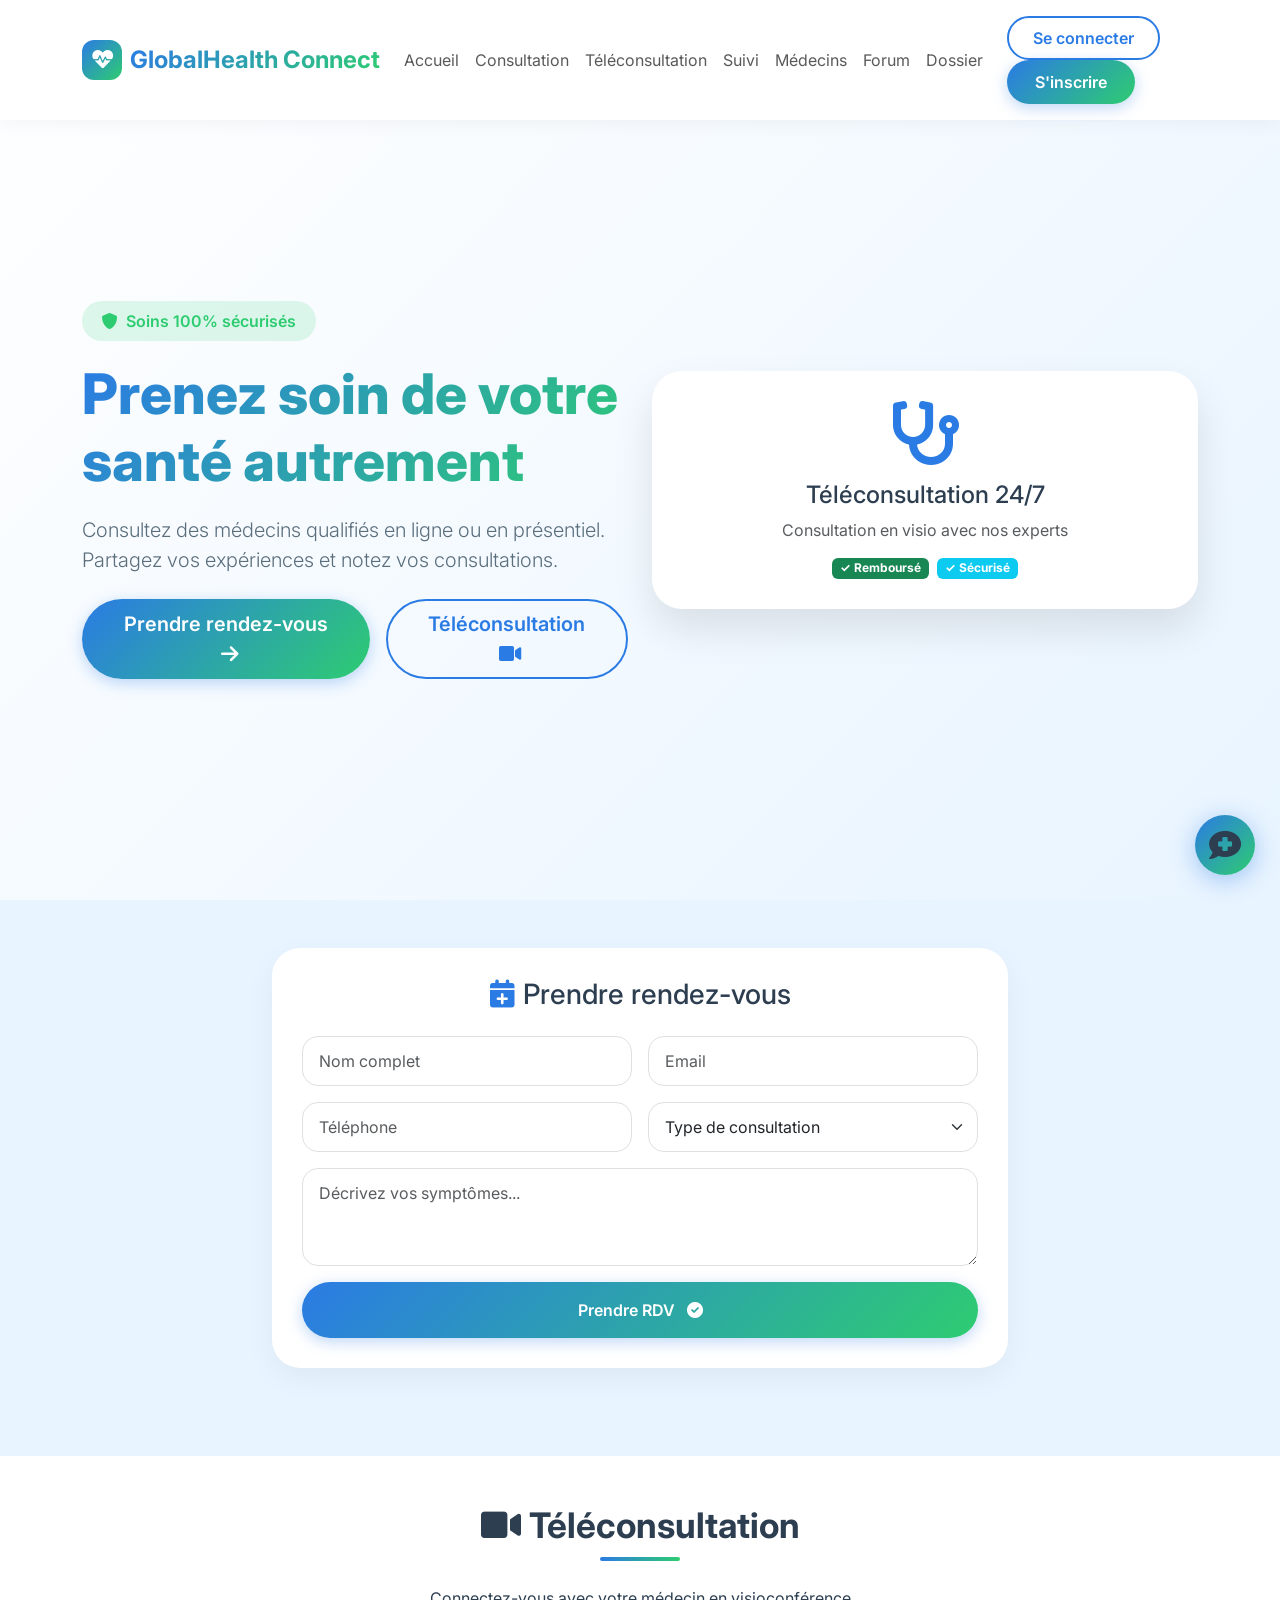
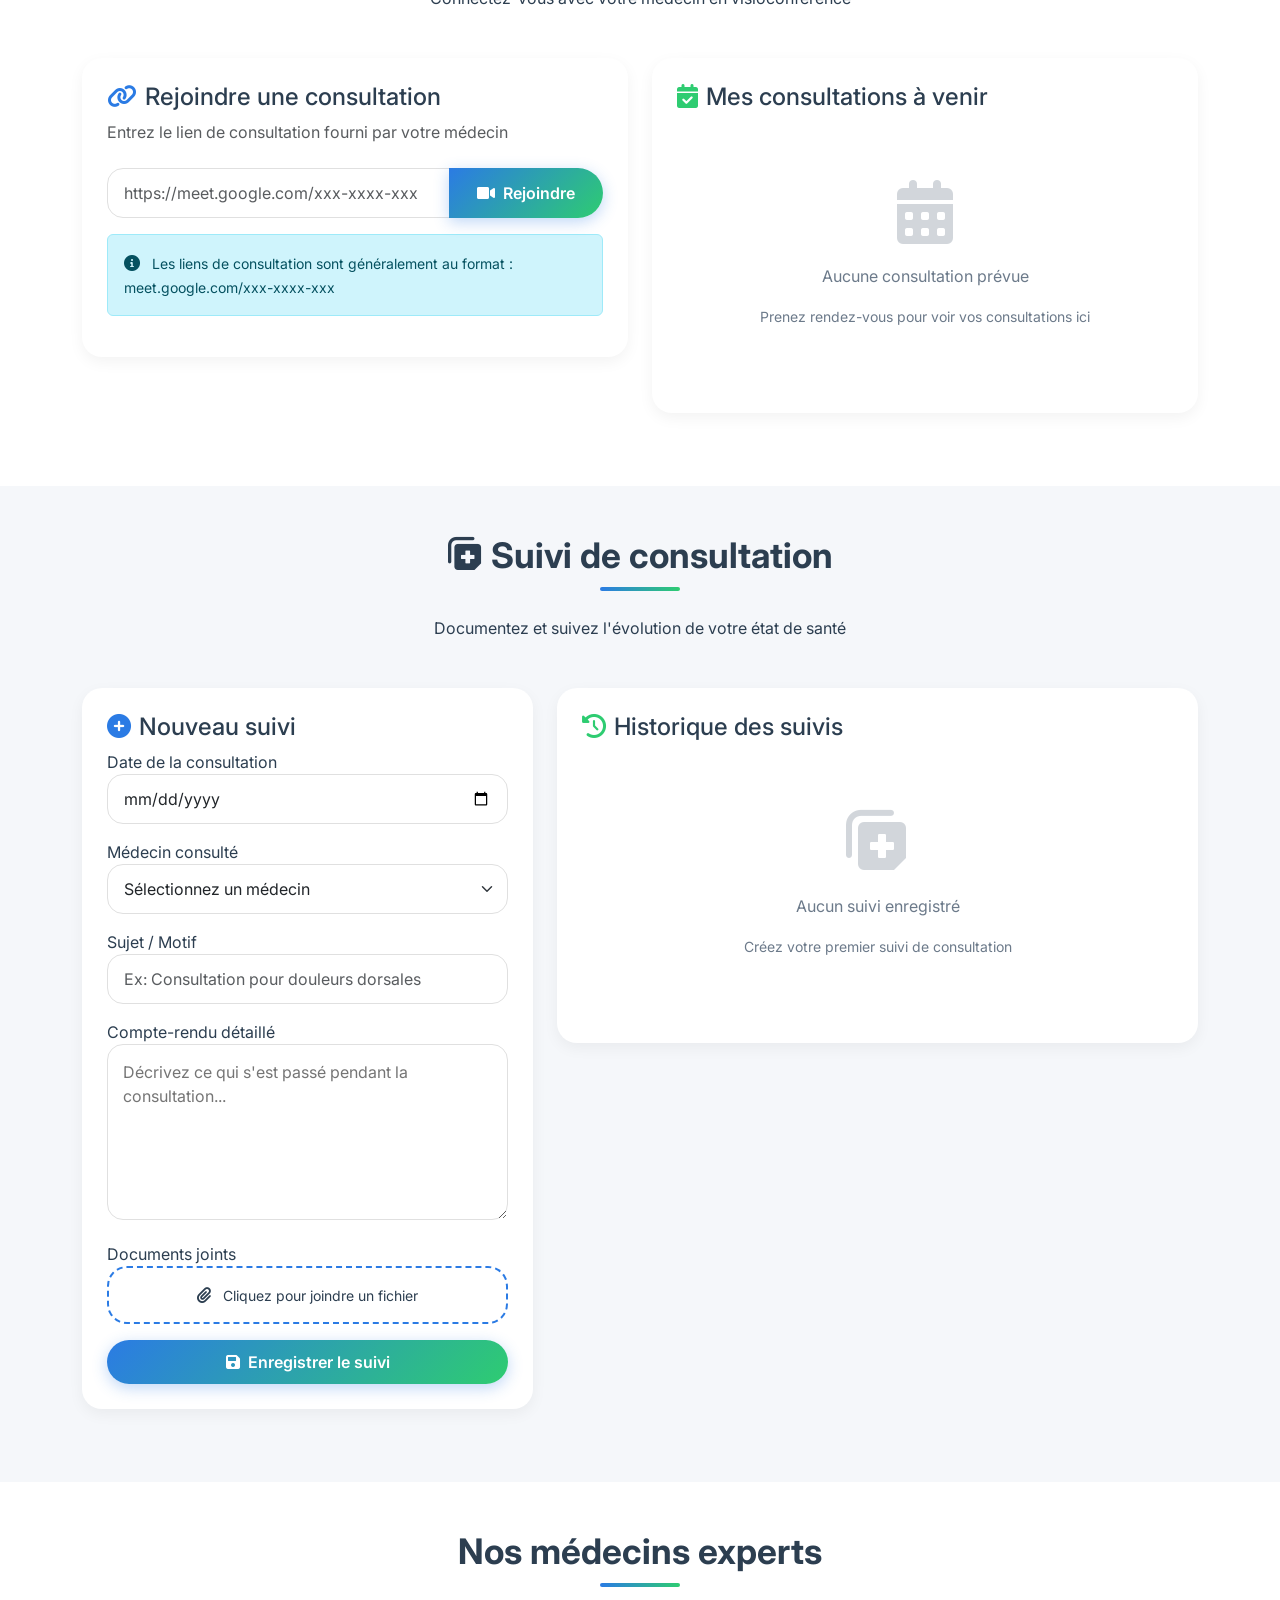
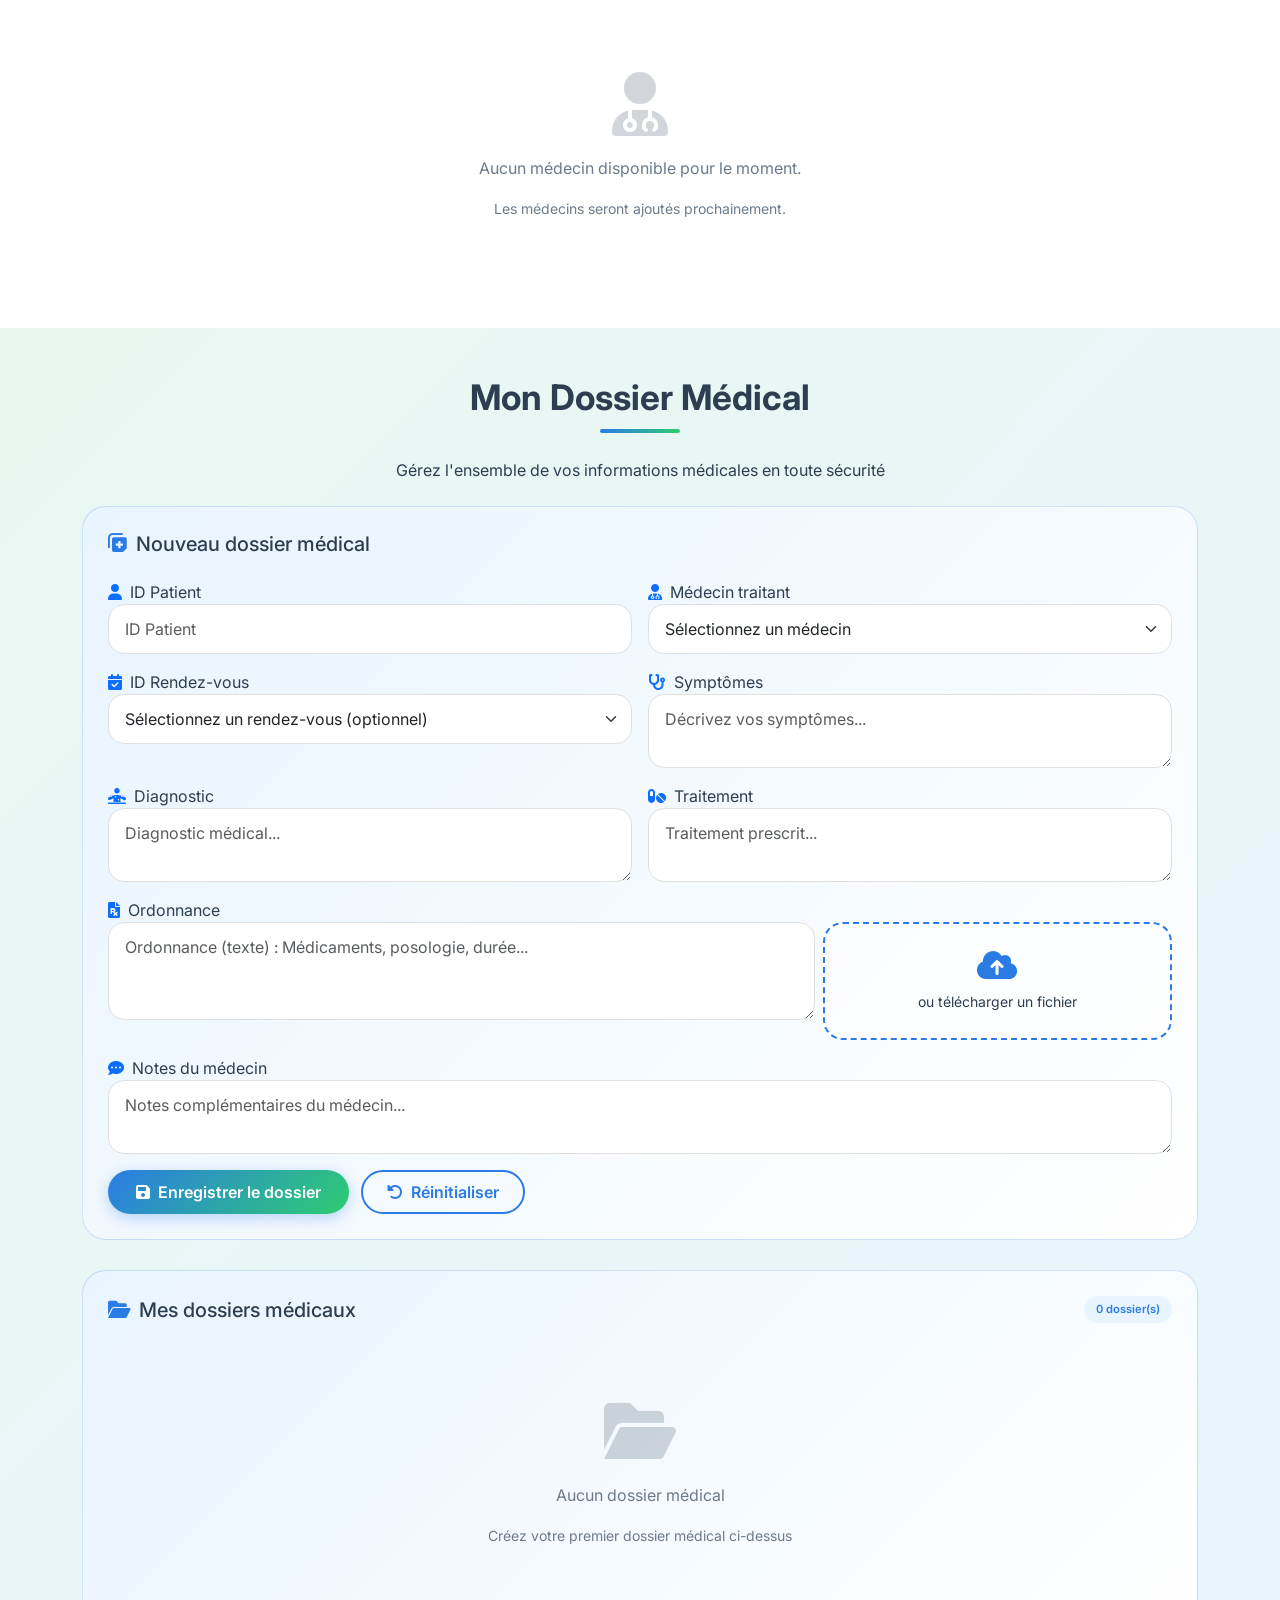
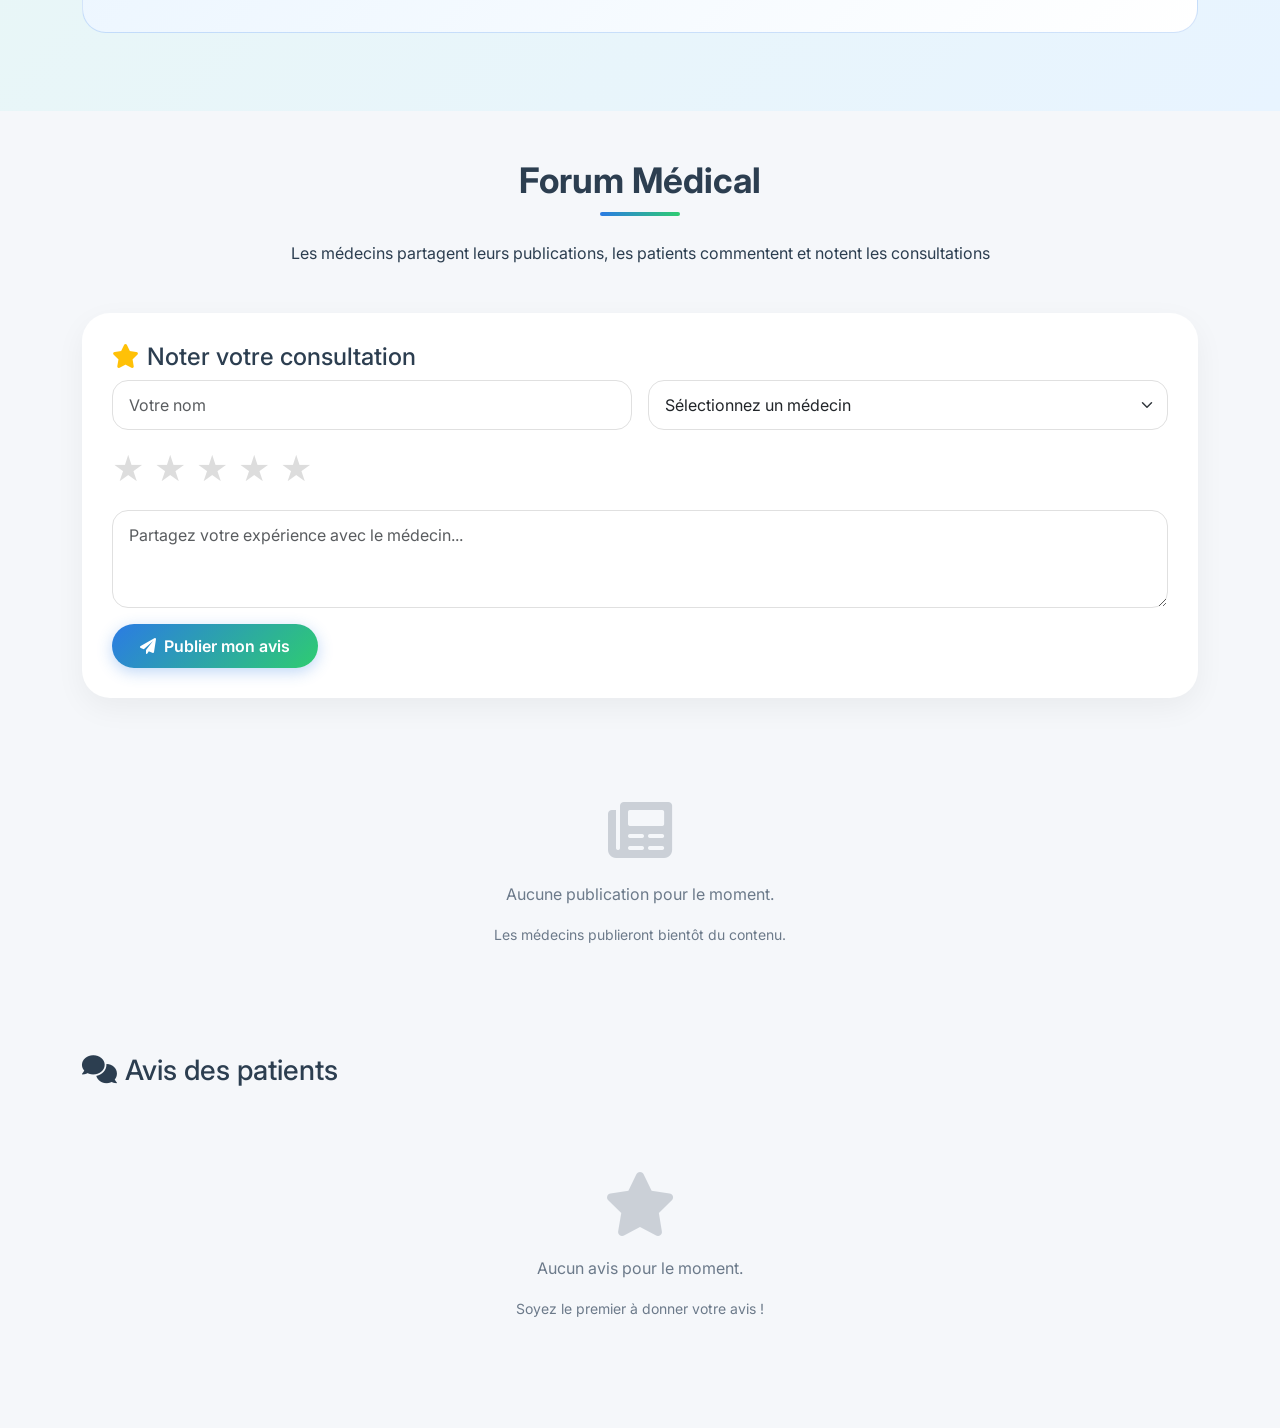
==== commit 32681036: "frontoffice et backoffice (template)" ====
--- a/views/frontoffice/layout/index.html
+++ b/views/frontoffice/layout/index.html
@@ -243,7 +243,7 @@
         .file-upload-area {
             border: 2px dashed var(--medical-blue);
             border-radius: 20px;
-            padding: 40px;
+            padding: 30px;
             text-align: center;
             background: rgba(255,255,255,0.5);
             cursor: pointer;
@@ -253,7 +253,7 @@
             background: rgba(43,123,228,0.05);
             border-color: var(--medical-green);
         }
-        .medical-doc-item {
+        .prescription-item {
             background: white;
             border-radius: 16px;
             padding: 15px;
@@ -262,6 +262,63 @@
             justify-content: space-between;
             align-items: center;
             box-shadow: 0 2px 8px rgba(0,0,0,0.05);
+        }
+        .medical-record-card {
+            background: white;
+            border-radius: 20px;
+            padding: 20px;
+            margin-bottom: 20px;
+            border-left: 4px solid var(--medical-blue);
+            box-shadow: 0 2px 10px rgba(0,0,0,0.05);
+        }
+        .badge-medical {
+            background: var(--medical-light-blue);
+            color: var(--medical-blue);
+            padding: 5px 12px;
+            border-radius: 20px;
+            font-size: 0.7rem;
+            font-weight: 600;
+        }
+        
+        .consultation-card {
+            background: white;
+            border-radius: 20px;
+            padding: 25px;
+            margin-bottom: 25px;
+            box-shadow: 0 5px 15px rgba(0,0,0,0.05);
+            transition: all 0.3s;
+        }
+        .consultation-card:hover { transform: translateY(-3px); box-shadow: 0 10px 25px rgba(0,0,0,0.1); }
+        .video-placeholder {
+            background: linear-gradient(135deg, #1a1a2e, #16213e);
+            border-radius: 16px;
+            padding: 40px;
+            text-align: center;
+            color: white;
+            cursor: pointer;
+            transition: all 0.3s;
+        }
+        .video-placeholder:hover { transform: scale(1.02); }
+        
+        .followup-card {
+            background: white;
+            border-radius: 20px;
+            padding: 20px;
+            margin-bottom: 20px;
+            border: 1px solid rgba(0,0,0,0.05);
+        }
+        .followup-textarea {
+            width: 100%;
+            border: 1px solid #e0e0e0;
+            border-radius: 16px;
+            padding: 15px;
+            font-family: inherit;
+            resize: vertical;
+        }
+        .followup-textarea:focus {
+            outline: none;
+            border-color: var(--medical-blue);
+            box-shadow: 0 0 0 3px rgba(43,123,228,0.1);
         }
         
         .chatbot-container {
@@ -381,6 +438,28 @@
         }
         .empty-state i { font-size: 4rem; margin-bottom: 20px; opacity: 0.3; }
         
+        .is-invalid {
+            border-color: #dc3545 !important;
+            background-image: url("data:image/svg+xml,%3csvg xmlns='http://www.w3.org/2000/svg' viewBox='0 0 12 12' width='12' height='12' fill='none' stroke='%23dc3545'%3e%3ccircle cx='6' cy='6' r='4.5'/%3e%3cpath stroke-linejoin='round' d='M5.8 3.6h.4L6 6.5z'/%3e%3ccircle cx='6' cy='8.2' r='.6' fill='%23dc3545' stroke='none'/%3e%3c/svg%3e");
+            background-repeat: no-repeat;
+            background-position: right calc(0.375em + 0.1875rem) center;
+            background-size: calc(0.75em + 0.375rem) calc(0.75em + 0.375rem);
+        }
+        .invalid-feedback {
+            display: block;
+            width: 100%;
+            margin-top: 0.25rem;
+            font-size: 0.875em;
+            color: #dc3545;
+        }
+        .is-valid {
+            border-color: #2ecc71 !important;
+            background-image: url("data:image/svg+xml,%3csvg xmlns='http://www.w3.org/2000/svg' viewBox='0 0 8 8'%3e%3cpath fill='%232ecc71' d='M2.3 6.73L.6 4.53c-.4-1.04.46-1.4 1.1-.8l1.1 1.4 3.4-3.8c.6-.63 1.6-.27 1.2.7l-4 4.6c-.43.5-.8.4-1.1.1z'/%3e%3c/svg%3e");
+            background-repeat: no-repeat;
+            background-position: right calc(0.375em + 0.1875rem) center;
+            background-size: calc(0.75em + 0.375rem) calc(0.75em + 0.375rem);
+        }
+        
         @media (max-width: 768px) {
             .hero-title { font-size: 2rem; }
             .chatbot-window { width: 320px; right: -50px; }
@@ -391,7 +470,7 @@
 
 <nav class="navbar navbar-expand-lg fixed-top">
     <div class="container">
-        <a class="navbar-brand" href="#">
+        <a class="navbar-brand d-flex align-items-center gap-2" href="#">
             <div class="logo-icon"><i class="fas fa-heartbeat"></i></div>
             <div><span class="logo-text">GlobalHealth Connect</span></div>
         </a>
@@ -402,9 +481,11 @@
             <ul class="navbar-nav ms-auto align-items-center">
                 <li class="nav-item"><a class="nav-link" href="#home">Accueil</a></li>
                 <li class="nav-item"><a class="nav-link" href="#consultation">Consultation</a></li>
+                <li class="nav-item"><a class="nav-link" href="#teleconsultation">Téléconsultation</a></li>
+                <li class="nav-item"><a class="nav-link" href="#suivi">Suivi</a></li>
                 <li class="nav-item"><a class="nav-link" href="#medecins">Médecins</a></li>
                 <li class="nav-item"><a class="nav-link" href="#forum">Forum</a></li>
-                <li class="nav-item"><a class="nav-link" href="#dossier">Mon Dossier</a></li>
+                <li class="nav-item"><a class="nav-link" href="#dossier">Dossier</a></li>
             </ul>
             <div class="user-menu ms-3" id="userMenu" style="display: none;">
                 <div class="dropdown">
@@ -439,7 +520,7 @@
                 <p class="lead mb-4" style="color: #5a6e7c;">Consultez des médecins qualifiés en ligne ou en présentiel. Partagez vos expériences et notez vos consultations.</p>
                 <div class="d-flex gap-3">
                     <a href="#consultation" class="btn btn-medical btn-lg">Prendre rendez-vous <i class="fas fa-arrow-right ms-2"></i></a>
-                    <a href="#forum" class="btn btn-outline-medical btn-lg">Forum médical</a>
+                    <a href="#teleconsultation" class="btn btn-outline-medical btn-lg">Téléconsultation <i class="fas fa-video ms-2"></i></a>
                 </div>
             </div>
             <div class="col-lg-6 text-center animate-float">
@@ -465,20 +546,115 @@
                     <h3 class="text-center mb-4"><i class="fas fa-calendar-plus me-2" style="color: var(--medical-blue);"></i>Prendre rendez-vous</h3>
                     <form id="appointmentForm">
                         <div class="row g-3">
-                            <div class="col-md-6"><input type="text" class="form-control form-control-medical" id="patientName" placeholder="Nom complet" required></div>
-                            <div class="col-md-6"><input type="email" class="form-control form-control-medical" id="patientEmail" placeholder="Email" required></div>
-                            <div class="col-md-6"><input type="tel" class="form-control form-control-medical" id="patientPhone" placeholder="Téléphone" required></div>
+                            <div class="col-md-6"><input type="text" class="form-control form-control-medical" id="patientName" placeholder="Nom complet" ></div>
+                            <div class="col-md-6"><input type="email" class="form-control form-control-medical" id="patientEmail" placeholder="Email" ></div>
+                            <div class="col-md-6"><input type="tel" class="form-control form-control-medical" id="patientPhone" placeholder="Téléphone" ></div>
                             <div class="col-md-6">
-                                <select class="form-select form-control-medical" id="consultationType" required>
+                                <select class="form-select form-control-medical" id="consultationType" >
                                     <option value="">Type de consultation</option>
                                     <option value="video">Visioconférence</option>
                                     <option value="presentiel">Présentiel</option>
                                 </select>
                             </div>
-                            <div class="col-12"><textarea class="form-control form-control-medical" id="symptoms" rows="3" placeholder="Décrivez vos symptômes..." required></textarea></div>
+                            <div class="col-12"><textarea class="form-control form-control-medical" id="symptoms" rows="3" placeholder="Décrivez vos symptômes..." ></textarea></div>
                             <div class="col-12"><button type="submit" class="btn btn-medical w-100 py-3">Prendre RDV <i class="fas fa-check-circle ms-2"></i></button></div>
                         </div>
                     </form>
+                </div>
+            </div>
+        </div>
+    </div>
+</section>
+
+<section id="teleconsultation" class="py-5" style="background: white;">
+    <div class="container">
+        <h2 class="section-title"><i class="fas fa-video me-2"></i>Téléconsultation</h2>
+        <p class="text-center mb-5">Connectez-vous avec votre médecin en visioconférence</p>
+        
+        <div class="row">
+            <div class="col-lg-6">
+                <div class="consultation-card">
+                    <h4><i class="fas fa-link me-2" style="color: var(--medical-blue);"></i>Rejoindre une consultation</h4>
+                    <p class="text-muted mb-4">Entrez le lien de consultation fourni par votre médecin</p>
+                    <div class="input-group mb-3">
+                        <input type="text" class="form-control form-control-medical" id="consultationLink" placeholder="https://meet.google.com/xxx-xxxx-xxx">
+                        <button class="btn btn-medical" onclick="joinConsultation()">
+                            <i class="fas fa-video me-2"></i>Rejoindre
+                        </button>
+                    </div>
+                    <div class="alert alert-info mt-3">
+                        <i class="fas fa-info-circle me-2"></i>
+                        <small>Les liens de consultation sont généralement au format : meet.google.com/xxx-xxxx-xxx</small>
+                    </div>
+                </div>
+            </div>
+            <div class="col-lg-6">
+                <div class="consultation-card">
+                    <h4><i class="fas fa-calendar-check me-2" style="color: var(--medical-green);"></i>Mes consultations à venir</h4>
+                    <div id="upcomingConsultations">
+                        <div class="empty-state">
+                            <i class="fas fa-calendar-alt"></i>
+                            <p>Aucune consultation prévue</p>
+                            <small>Prenez rendez-vous pour voir vos consultations ici</small>
+                        </div>
+                    </div>
+                </div>
+            </div>
+        </div>
+    </div>
+</section>
+
+<section id="suivi" class="py-5" style="background: var(--medical-gray);">
+    <div class="container">
+        <h2 class="section-title"><i class="fas fa-notes-medical me-2"></i>Suivi de consultation</h2>
+        <p class="text-center mb-5">Documentez et suivez l'évolution de votre état de santé</p>
+        
+        <div class="row">
+            <div class="col-lg-5">
+                <div class="consultation-card">
+                    <h4><i class="fas fa-plus-circle me-2" style="color: var(--medical-blue);"></i>Nouveau suivi</h4>
+                    <form id="followupForm">
+                        <div class="mb-3">
+                            <label>Date de la consultation</label>
+                            <input type="date" class="form-control form-control-medical" id="followupDate" >
+                        </div>
+                        <div class="mb-3">
+                            <label>Médecin consulté</label>
+                            <select class="form-select form-control-medical" id="followupDoctor" >
+                                <option value="">Sélectionnez un médecin</option>
+                            </select>
+                        </div>
+                        <div class="mb-3">
+                            <label>Sujet / Motif</label>
+                            <input type="text" class="form-control form-control-medical" id="followupSubject" placeholder="Ex: Consultation pour douleurs dorsales" >
+                        </div>
+                        <div class="mb-3">
+                            <label>Compte-rendu détaillé</label>
+                            <textarea class="followup-textarea" id="followupContent" rows="6" placeholder="Décrivez ce qui s'est passé pendant la consultation..."></textarea>
+                        </div>
+                        <div class="mb-3">
+                            <label>Documents joints</label>
+                            <div class="file-upload-area" onclick="document.getElementById('followupFile').click()" style="padding: 15px;">
+                                <i class="fas fa-paperclip me-2"></i>
+                                <small>Cliquez pour joindre un fichier</small>
+                                <input type="file" id="followupFile" style="display: none" accept=".pdf,.jpg,.jpeg,.png,.doc,.docx" onchange="uploadFollowupFile(this)">
+                            </div>
+                            <div id="followupFileName" class="mt-2 small text-muted"></div>
+                        </div>
+                        <button type="submit" class="btn btn-medical w-100"><i class="fas fa-save me-2"></i>Enregistrer le suivi</button>
+                    </form>
+                </div>
+            </div>
+            <div class="col-lg-7">
+                <div class="consultation-card">
+                    <h4><i class="fas fa-history me-2" style="color: var(--medical-green);"></i>Historique des suivis</h4>
+                    <div id="followupList">
+                        <div class="empty-state">
+                            <i class="fas fa-notes-medical"></i>
+                            <p>Aucun suivi enregistré</p>
+                            <small>Créez votre premier suivi de consultation</small>
+                        </div>
+                    </div>
                 </div>
             </div>
         </div>
@@ -503,70 +679,84 @@
 <section id="dossier" class="py-5" style="background: linear-gradient(135deg, #e8f8f0, #e8f4ff);">
     <div class="container">
         <h2 class="section-title">Mon Dossier Médical</h2>
-        <p class="text-center mb-4">Téléchargez et gérez vos documents médicaux en toute sécurité</p>
-        
-        <div class="row">
-            <div class="col-lg-4">
-                <div class="medical-folder-card">
-                    <h5 class="mb-3"><i class="fas fa-upload me-2" style="color: var(--medical-blue);"></i>Déposer un document</h5>
-                    <div class="file-upload-area" onclick="document.getElementById('fileInput').click()">
-                        <i class="fas fa-cloud-upload-alt fa-3x mb-3" style="color: var(--medical-blue);"></i>
-                        <p>Cliquez pour télécharger<br><small>PDF, JPG, PNG (max 10MB)</small></p>
-                        <input type="file" id="fileInput" style="display: none" accept=".pdf,.jpg,.jpeg,.png" onchange="uploadMedicalFile(this)">
-                    </div>
-                    <div class="mt-3">
-                        <input type="text" class="form-control form-control-medical" id="documentTitle" placeholder="Titre du document (ex: Analyse sanguine)">
-                        <button class="btn btn-medical w-100 mt-3" onclick="addMedicalDocument()"><i class="fas fa-save me-2"></i>Enregistrer le document</button>
-                    </div>
-                </div>
-            </div>
-            <div class="col-lg-8">
-                <div class="medical-folder-card">
-                    <h5 class="mb-3"><i class="fas fa-folder-open me-2" style="color: var(--medical-blue);"></i>Mes documents médicaux</h5>
-                    <div id="medicalDocumentsList">
-                        <div class="empty-state">
-                            <i class="fas fa-folder-open"></i>
-                            <p>Aucun document médical</p>
-                            <small>Téléchargez vos premiers documents</small>
-                        </div>
-                    </div>
-                </div>
-            </div>
-        </div>
-        
-        <div class="row mt-4">
-            <div class="col-12">
-                <div class="medical-folder-card">
-                    <h5 class="mb-3"><i class="fas fa-notes-medical me-2" style="color: var(--medical-blue);"></i>Mes informations médicales</h5>
-                    <form id="medicalInfoForm">
-                        <div class="row g-3">
-                            <div class="col-md-6">
-                                <label>Groupe sanguin</label>
-                                <select class="form-select form-control-medical" id="bloodType">
-                                    <option value="">Sélectionner</option>
-                                    <option>A+</option><option>A-</option><option>B+</option><option>B-</option>
-                                    <option>AB+</option><option>AB-</option><option>O+</option><option>O-</option>
-                                </select>
+        <p class="text-center mb-4">Gérez l'ensemble de vos informations médicales en toute sécurité</p>
+        
+        <div class="medical-folder-card">
+            <h5 class="mb-4"><i class="fas fa-notes-medical me-2" style="color: var(--medical-blue);"></i>Nouveau dossier médical</h5>
+            <form id="medicalRecordForm">
+                <div class="row g-3">
+                    <div class="col-md-6">
+                        <label><i class="fas fa-user me-2 text-primary"></i>ID Patient</label>
+                        <input type="text" class="form-control form-control-medical" id="id_patient" placeholder="ID Patient" readonly>
+                    </div>
+                    <div class="col-md-6">
+                        <label><i class="fas fa-user-md me-2 text-primary"></i>Médecin traitant</label>
+                        <select class="form-select form-control-medical" id="id_medecin" required>
+                            <option value="">Sélectionnez un médecin</option>
+                        </select>
+                    </div>
+                    <div class="col-md-6">
+                        <label><i class="fas fa-calendar-check me-2 text-primary"></i>ID Rendez-vous</label>
+                        <select class="form-select form-control-medical" id="id_rdv">
+                            <option value="">Sélectionnez un rendez-vous (optionnel)</option>
+                        </select>
+                    </div>
+                    <div class="col-md-6">
+                        <label><i class="fas fa-stethoscope me-2 text-primary"></i>Symptômes</label>
+                        <textarea class="form-control form-control-medical" id="symptomes" rows="2" placeholder="Décrivez vos symptômes..."></textarea>
+                    </div>
+                    <div class="col-md-6">
+                        <label><i class="fas fa-diagnoses me-2 text-primary"></i>Diagnostic</label>
+                        <textarea class="form-control form-control-medical" id="diagnostic" rows="2" placeholder="Diagnostic médical..."></textarea>
+                    </div>
+                    <div class="col-md-6">
+                        <label><i class="fas fa-pills me-2 text-primary"></i>Traitement</label>
+                        <textarea class="form-control form-control-medical" id="traitement" rows="2" placeholder="Traitement prescrit..."></textarea>
+                    </div>
+                    <div class="col-12">
+                        <label><i class="fas fa-file-prescription me-2 text-primary"></i>Ordonnance</label>
+                        <div class="row g-2">
+                            <div class="col-md-8">
+                                <textarea class="form-control form-control-medical" id="ordonnance_texte" rows="3" placeholder="Ordonnance (texte) : Médicaments, posologie, durée..."></textarea>
                             </div>
-                            <div class="col-md-6">
-                                <label>Allergies connues</label>
-                                <input type="text" class="form-control form-control-medical" id="allergies" placeholder="Ex: pénicilline, arachides...">
-                            </div>
-                            <div class="col-12">
-                                <label>Traitements en cours</label>
-                                <textarea class="form-control form-control-medical" id="treatments" rows="2" placeholder="Décrivez vos traitements actuels..."></textarea>
-                            </div>
-                            <div class="col-12">
-                                <label>Antécédents médicaux</label>
-                                <textarea class="form-control form-control-medical" id="history" rows="2" placeholder="Antécédents chirurgicaux, maladies chroniques..."></textarea>
-                            </div>
-                            <div class="col-12">
-                                <button type="submit" class="btn btn-medical"><i class="fas fa-save me-2"></i>Enregistrer mes informations</button>
+                            <div class="col-md-4">
+                                <div class="file-upload-area" onclick="document.getElementById('ordonnanceFile').click()" style="padding: 25px;">
+                                    <i class="fas fa-cloud-upload-alt fa-2x mb-2" style="color: var(--medical-blue);"></i>
+                                    <p class="mb-0"><small>ou télécharger un fichier</small></p>
+                                    <input type="file" id="ordonnanceFile" style="display: none" accept=".pdf,.jpg,.jpeg,.png,.doc,.docx" onchange="uploadOrdonnanceFile(this)">
+                                </div>
                             </div>
                         </div>
-                    </form>
-                </div>
-            </div>
+                    </div>
+                    <div class="col-12">
+                        <label><i class="fas fa-comment-dots me-2 text-primary"></i>Notes du médecin</label>
+                        <textarea class="form-control form-control-medical" id="notes_medecin" rows="2" placeholder="Notes complémentaires du médecin..."></textarea>
+                    </div>
+                    <div class="col-12">
+                        <button type="submit" class="btn btn-medical"><i class="fas fa-save me-2"></i>Enregistrer le dossier</button>
+                        <button type="button" class="btn btn-outline-medical ms-2" onclick="resetMedicalForm()"><i class="fas fa-undo-alt me-2"></i>Réinitialiser</button>
+                    </div>
+                </div>
+            </form>
+        </div>
+        
+        <div class="medical-folder-card">
+            <div class="d-flex justify-content-between align-items-center mb-3">
+                <h5 class="mb-0"><i class="fas fa-folder-open me-2" style="color: var(--medical-blue);"></i>Mes dossiers médicaux</h5>
+                <span class="badge-medical" id="recordCount">0 dossier(s)</span>
+            </div>
+            <div id="medicalRecordsList">
+                <div class="empty-state">
+                    <i class="fas fa-folder-open"></i>
+                    <p>Aucun dossier médical</p>
+                    <small>Créez votre premier dossier médical ci-dessus</small>
+                </div>
+            </div>
+        </div>
+        
+        <div class="medical-folder-card" id="historyCard" style="display: none;">
+            <h5 class="mb-3"><i class="fas fa-history me-2" style="color: var(--medical-blue);"></i>Historique des modifications</h5>
+            <div id="historyList"></div>
         </div>
     </div>
 </section>
@@ -574,15 +764,15 @@
 <section id="forum" class="py-5" style="background: var(--medical-gray);">
     <div class="container">
         <h2 class="section-title">Forum Médical</h2>
-        <p class="text-center mb-5" style="color: #6c7a8a;">Les médecins partagent leurs publications, les patients commentent et notent les consultations</p>
+        <p class="text-center mb-5">Les médecins partagent leurs publications, les patients commentent et notent les consultations</p>
         
         <div class="review-form-container" id="reviewFormContainer">
             <h4><i class="fas fa-star text-warning me-2"></i>Noter votre consultation</h4>
             <form id="submitReviewForm">
                 <div class="row g-3">
-                    <div class="col-md-6"><input type="text" class="form-control form-control-medical" id="reviewName" placeholder="Votre nom" required></div>
+                    <div class="col-md-6"><input type="text" class="form-control form-control-medical" id="reviewName" placeholder="Votre nom" ></div>
                     <div class="col-md-6">
-                        <select class="form-select form-control-medical" id="reviewDoctorId" required>
+                        <select class="form-select form-control-medical" id="reviewDoctorId">
                             <option value="">Sélectionnez un médecin</option>
                         </select>
                     </div>
@@ -595,7 +785,7 @@
                             <input type="radio" name="reviewRating" value="1" id="rating1"><label for="rating1">★</label>
                         </div>
                     </div>
-                    <div class="col-12"><textarea class="form-control form-control-medical" id="reviewComment" rows="3" placeholder="Partagez votre expérience avec le médecin..." required></textarea></div>
+                    <div class="col-12"><textarea class="form-control form-control-medical" id="reviewComment" rows="3" placeholder="Partagez votre expérience avec le médecin..." ></textarea></div>
                     <div class="col-12"><button type="submit" class="btn btn-medical"><i class="fas fa-paper-plane me-2"></i>Publier mon avis</button></div>
                 </div>
             </form>
@@ -620,7 +810,6 @@
     </div>
 </section>
 
-<!-- Modal Connexion -->
 <div class="modal fade" id="signinModal" tabindex="-1">
     <div class="modal-dialog modal-dialog-centered">
         <div class="modal-content auth-modal">
@@ -632,11 +821,11 @@
                 <form id="signinForm">
                     <div class="mb-3">
                         <label>Email</label>
-                        <input type="email" class="form-control form-control-medical" id="signinEmail" required>
+                        <input type="email" class="form-control form-control-medical" id="signinEmail" >
                     </div>
                     <div class="mb-3">
                         <label>Mot de passe</label>
-                        <input type="password" class="form-control form-control-medical" id="signinPassword" required>
+                        <input type="password" class="form-control form-control-medical" id="signinPassword" >
                     </div>
                     <button type="submit" class="btn btn-medical w-100">Se connecter</button>
                     <div class="text-center mt-3">
@@ -648,7 +837,6 @@
     </div>
 </div>
 
-<!-- Modal Inscription -->
 <div class="modal fade" id="signupModal" tabindex="-1">
     <div class="modal-dialog modal-dialog-centered">
         <div class="modal-content auth-modal">
@@ -660,11 +848,11 @@
                 <form id="signupForm">
                     <div class="mb-3">
                         <label>Nom complet</label>
-                        <input type="text" class="form-control form-control-medical" id="signupName" required>
+                        <input type="text" class="form-control form-control-medical" id="signupName" >
                     </div>
                     <div class="mb-3">
                         <label>Email</label>
-                        <input type="email" class="form-control form-control-medical" id="signupEmail" required>
+                        <input type="email" class="form-control form-control-medical" id="signupEmail" >
                     </div>
                     <div class="mb-3">
                         <label>Téléphone</label>
@@ -672,11 +860,12 @@
                     </div>
                     <div class="mb-3">
                         <label>Mot de passe</label>
-                        <input type="password" class="form-control form-control-medical" id="signupPassword" required>
+                        <input type="password" class="form-control form-control-medical" id="signupPassword" >
+                        <div id="passwordStrength" class="mt-1 small"></div>
                     </div>
                     <div class="mb-3">
                         <label>Confirmer le mot de passe</label>
-                        <input type="password" class="form-control form-control-medical" id="signupConfirmPassword" required>
+                        <input type="password" class="form-control form-control-medical" id="signupConfirmPassword" >
                     </div>
                     <button type="submit" class="btn btn-medical w-100">S'inscrire</button>
                     <div class="text-center mt-3">
@@ -707,549 +896,6 @@
 <div class="notification-toast" id="notificationToast"></div>
 
 <script src="https://cdn.jsdelivr.net/npm/bootstrap@5.1.3/dist/js/bootstrap.bundle.min.js"></script>
-<script>
-    // ============================================
-    // AUTHENTIFICATION PATIENT
-    // ============================================
-    let patientsData = [];
-    let currentPatient = null;
-    
-    function loadPatients() {
-        const stored = localStorage.getItem('globalhealth_patients');
-        if(stored) patientsData = JSON.parse(stored);
-        else patientsData = [];
-    }
-    
-    function savePatients() {
-        localStorage.setItem('globalhealth_patients', JSON.stringify(patientsData));
-    }
-    
-    function showSignInModal() { new bootstrap.Modal(document.getElementById('signinModal')).show(); }
-    function showSignUpModal() { new bootstrap.Modal(document.getElementById('signupModal')).show(); }
-    function switchToSignUp() { bootstrap.Modal.getInstance(document.getElementById('signinModal')).hide(); showSignUpModal(); }
-    function switchToSignIn() { bootstrap.Modal.getInstance(document.getElementById('signupModal')).hide(); showSignInModal(); }
-    
-    document.getElementById('signupForm')?.addEventListener('submit', (e) => {
-        e.preventDefault();
-        const password = document.getElementById('signupPassword').value;
-        const confirm = document.getElementById('signupConfirmPassword').value;
-        
-        if(password !== confirm) {
-            showNotification('Les mots de passe ne correspondent pas', true);
-            return;
-        }
-        
-        const email = document.getElementById('signupEmail').value;
-        if(patientsData.find(p => p.email === email)) {
-            showNotification('Cet email est déjà utilisé', true);
-            return;
-        }
-        
-        const newPatient = {
-            id: Date.now(),
-            name: document.getElementById('signupName').value,
-            email: email,
-            phone: document.getElementById('signupPhone').value,
-            password: password,
-            createdAt: new Date().toLocaleDateString('fr-FR')
-        };
-        
-        patientsData.push(newPatient);
-        savePatients();
-        
-        currentPatient = { id: newPatient.id, name: newPatient.name, email: newPatient.email };
-        localStorage.setItem('globalhealth_currentPatient', JSON.stringify(currentPatient));
-        
-        bootstrap.Modal.getInstance(document.getElementById('signupModal')).hide();
-        document.getElementById('signupForm').reset();
-        updateUIForConnectedPatient();
-        showNotification(`Bienvenue ${newPatient.name} ! Vous êtes maintenant connecté.`);
-    });
-    
-    document.getElementById('signinForm')?.addEventListener('submit', (e) => {
-        e.preventDefault();
-        const email = document.getElementById('signinEmail').value;
-        const password = document.getElementById('signinPassword').value;
-        
-        const patient = patientsData.find(p => p.email === email && p.password === password);
-        
-        if(patient) {
-            currentPatient = { id: patient.id, name: patient.name, email: patient.email };
-            localStorage.setItem('globalhealth_currentPatient', JSON.stringify(currentPatient));
-            bootstrap.Modal.getInstance(document.getElementById('signinModal')).hide();
-            document.getElementById('signinForm').reset();
-            updateUIForConnectedPatient();
-            showNotification(`Bon retour ${patient.name} !`);
-        } else {
-            showNotification('Email ou mot de passe incorrect', true);
-        }
-    });
-    
-    function logoutPatient() {
-        currentPatient = null;
-        localStorage.removeItem('globalhealth_currentPatient');
-        updateUIForConnectedPatient();
-        showNotification('Vous avez été déconnecté');
-    }
-    
-    function updateUIForConnectedPatient() {
-        const userMenu = document.getElementById('userMenu');
-        const authButtons = document.getElementById('authButtons');
-        
-        if(currentPatient) {
-            userMenu.style.display = 'flex';
-            authButtons.style.display = 'none';
-        } else {
-            userMenu.style.display = 'none';
-            authButtons.style.display = 'flex';
-        }
-    }
-    
-    // ============================================
-    // DONNÉES MÉDICALES (liées au patient connecté)
-    // ============================================
-    let medicalDocuments = [];
-    let medicalInfo = {};
-    
-    function loadMedicalData() {
-        if(!currentPatient) return;
-        
-        const storedDocs = localStorage.getItem(`globalhealth_medicalDocs_${currentPatient.id}`);
-        if(storedDocs) medicalDocuments = JSON.parse(storedDocs);
-        else medicalDocuments = [];
-        
-        const storedInfo = localStorage.getItem(`globalhealth_medicalInfo_${currentPatient.id}`);
-        if(storedInfo) medicalInfo = JSON.parse(storedInfo);
-        
-        renderMedicalDocuments();
-        loadMedicalInfo();
-    }
-    
-    function saveMedicalDocs() { 
-        if(currentPatient) localStorage.setItem(`globalhealth_medicalDocs_${currentPatient.id}`, JSON.stringify(medicalDocuments)); 
-    }
-    function saveMedicalInfo() { 
-        if(currentPatient) localStorage.setItem(`globalhealth_medicalInfo_${currentPatient.id}`, JSON.stringify(medicalInfo)); 
-    }
-    
-    let tempFile = null;
-    let tempFileName = null;
-    
-    function uploadMedicalFile(input) {
-        if(input.files && input.files[0]) {
-            const file = input.files[0];
-            const reader = new FileReader();
-            reader.onload = function(e) {
-                tempFile = e.target.result;
-                tempFileName = file.name;
-                showNotification(`Fichier "${file.name}" chargé, ajoutez un titre et cliquez sur Enregistrer`);
-            };
-            reader.readAsDataURL(file);
-        }
-    }
-    
-    function addMedicalDocument() {
-        if(!currentPatient) {
-            showNotification('Veuillez vous connecter pour ajouter des documents', true);
-            showSignInModal();
-            return;
-        }
-        
-        const title = document.getElementById('documentTitle').value;
-        if(!title) {
-            showNotification('Veuillez ajouter un titre au document', true);
-            return;
-        }
-        if(!tempFile) {
-            showNotification('Veuillez d\'abord sélectionner un fichier', true);
-            return;
-        }
-        
-        medicalDocuments.push({
-            id: Date.now(),
-            title: title,
-            fileName: tempFileName,
-            fileData: tempFile,
-            date: new Date().toLocaleDateString('fr-FR')
-        });
-        saveMedicalDocs();
-        renderMedicalDocuments();
-        document.getElementById('documentTitle').value = '';
-        document.getElementById('fileInput').value = '';
-        tempFile = null;
-        tempFileName = null;
-        showNotification('Document ajouté avec succès');
-    }
-    
-    function renderMedicalDocuments() {
-        const container = document.getElementById('medicalDocumentsList');
-        if(!container) return;
-        
-        if(medicalDocuments.length === 0) {
-            container.innerHTML = `<div class="empty-state"><i class="fas fa-folder-open"></i><p>Aucun document médical</p><small>Téléchargez vos premiers documents</small></div>`;
-            return;
-        }
-        
-        container.innerHTML = medicalDocuments.map(doc => `
-            <div class="medical-doc-item">
-                <div>
-                    <i class="fas fa-file-pdf" style="color: #e74c3c; font-size: 1.5rem;"></i>
-                    <strong class="ms-2">${escapeHtml(doc.title)}</strong>
-                    <br><small class="text-muted">${doc.fileName} - ${doc.date}</small>
-                </div>
-                <div>
-                    <button class="icon-btn" onclick="viewMedicalDoc(${doc.id})"><i class="fas fa-eye"></i></button>
-                    <button class="icon-btn delete" onclick="deleteMedicalDoc(${doc.id})"><i class="fas fa-trash"></i></button>
-                </div>
-            </div>
-        `).join('');
-    }
-    
-    function viewMedicalDoc(id) {
-        const doc = medicalDocuments.find(d => d.id === id);
-        if(doc && doc.fileData) {
-            const win = window.open();
-            win.document.write(`<iframe src="${doc.fileData}" style="width:100%;height:100%;border:none;"></iframe>`);
-        } else {
-            showNotification('Impossible d\'afficher le document', true);
-        }
-    }
-    
-    function deleteMedicalDoc(id) {
-        if(confirm('Supprimer ce document ?')) {
-            medicalDocuments = medicalDocuments.filter(d => d.id !== id);
-            saveMedicalDocs();
-            renderMedicalDocuments();
-            showNotification('Document supprimé');
-        }
-    }
-    
-    function loadMedicalInfo() {
-        if(medicalInfo) {
-            document.getElementById('bloodType').value = medicalInfo.bloodType || '';
-            document.getElementById('allergies').value = medicalInfo.allergies || '';
-            document.getElementById('treatments').value = medicalInfo.treatments || '';
-            document.getElementById('history').value = medicalInfo.history || '';
-        }
-    }
-    
-    document.getElementById('medicalInfoForm')?.addEventListener('submit', (e) => {
-        e.preventDefault();
-        if(!currentPatient) {
-            showNotification('Veuillez vous connecter pour enregistrer vos informations', true);
-            showSignInModal();
-            return;
-        }
-        
-        medicalInfo = {
-            bloodType: document.getElementById('bloodType').value,
-            allergies: document.getElementById('allergies').value,
-            treatments: document.getElementById('treatments').value,
-            history: document.getElementById('history').value
-        };
-        saveMedicalInfo();
-        showNotification('Informations médicales enregistrées');
-    });
-    
-    // ============================================
-    // DONNÉES PUBLIQUES
-    // ============================================
-    let doctorsData = [];
-    let forumPosts = [];
-    let reviewsData = [];
-    
-    function loadPublicData() {
-        const storedDoctors = localStorage.getItem('globalhealth_doctors');
-        if(storedDoctors) doctorsData = JSON.parse(storedDoctors);
-        else doctorsData = [];
-        
-        const storedPosts = localStorage.getItem('globalhealth_forumPosts');
-        if(storedPosts) forumPosts = JSON.parse(storedPosts);
-        else forumPosts = [];
-        
-        const storedReviews = localStorage.getItem('globalhealth_reviews');
-        if(storedReviews) reviewsData = JSON.parse(storedReviews);
-        else reviewsData = [];
-        
-        renderDoctors();
-        renderForumPosts();
-        renderReviews();
-        updateDoctorSelect();
-    }
-    
-    function renderDoctors() {
-        const container = document.getElementById('doctorsList');
-        if(!container) return;
-        
-        if(doctorsData.length === 0) {
-            container.innerHTML = `<div class="col-12"><div class="empty-state"><i class="fas fa-user-md"></i><p>Aucun médecin disponible pour le moment.</p><small>Les médecins seront ajoutés prochainement.</small></div></div>`;
-            return;
-        }
-        
-        container.innerHTML = doctorsData.map(doctor => {
-            const doctorReviews = reviewsData.filter(r => r.doctor_id === doctor.id && r.status === 'approved');
-            const avgRating = doctorReviews.length > 0 ? doctorReviews.reduce((s,r) => s + r.rating, 0) / doctorReviews.length : 0;
-            const ratingCount = doctorReviews.length;
-            
-            return `
-            <div class="col-md-3">
-                <div class="doctor-card">
-                    <div class="doctor-avatar-lg"><i class="fas fa-user-md"></i></div>
-                    <h5>${escapeHtml(doctor.name)}</h5>
-                    <p class="text-muted">${escapeHtml(doctor.specialty || 'Médecin généraliste')}</p>
-                    <div class="doctor-rating mb-2">
-                        ${renderStarsStatic(avgRating)}
-                        <span class="ms-2">${avgRating.toFixed(1)} (${ratingCount} avis)</span>
-                    </div>
-                    <button class="btn btn-outline-medical w-100 mt-3" onclick="selectDoctorForReview(${doctor.id}, '${escapeHtml(doctor.name)}')">Donner mon avis</button>
-                </div>
-            </div>`;
-        }).join('');
-    }
-    
-    function renderStarsStatic(rating) {
-        let s = '';
-        for(let i=1; i<=5; i++) {
-            if(i <= Math.round(rating)) s += '<i class="fas fa-star"></i>';
-            else s += '<i class="far fa-star"></i>';
-        }
-        return `<span class="rating-stars">${s}</span>`;
-    }
-    
-    function renderStars(rating) {
-        let s = '';
-        for(let i=1; i<=5; i++) {
-            if(i <= rating) s += '<i class="fas fa-star"></i>';
-            else s += '<i class="far fa-star"></i>';
-        }
-        return s;
-    }
-    
-    function updateDoctorSelect() {
-        const select = document.getElementById('reviewDoctorId');
-        if(select) {
-            select.innerHTML = '<option value="">Sélectionnez un médecin</option>' + 
-                doctorsData.map(d => `<option value="${d.id}">${escapeHtml(d.name)} - ${escapeHtml(d.specialty || 'Généraliste')}</option>`).join('');
-        }
-    }
-    
-    function renderForumPosts() {
-        const container = document.getElementById('forumPostsList');
-        if(!container) return;
-        
-        const approvedPosts = forumPosts.filter(p => p.status === 'approved');
-        if(approvedPosts.length === 0) {
-            container.innerHTML = `<div class="empty-state"><i class="fas fa-newspaper"></i><p>Aucune publication pour le moment.</p><small>Les médecins publieront bientôt du contenu.</small></div>`;
-            return;
-        }
-        
-        container.innerHTML = approvedPosts.map(post => `
-            <div class="forum-card">
-                <div class="forum-header">
-                    <div class="d-flex align-items-center gap-3">
-                        <div class="doctor-avatar">${post.doctor_avatar || post.doctor_name.substring(0,2).toUpperCase()}</div>
-                        <div>
-                            <h5 class="mb-0">${escapeHtml(post.doctor_name)}</h5>
-                            <small class="text-muted"><i class="far fa-calendar-alt me-1"></i>${post.date}</small>
-                        </div>
-                    </div>
-                    <span class="badge" style="background: var(--medical-green);"><i class="fas fa-check-circle"></i> Médecin</span>
-                </div>
-                <div class="forum-content">
-                    <p>${escapeHtml(post.content)}</p>
-                    ${post.image ? `<img src="${post.image}" class="forum-media mt-2" alt="Image">` : ''}
-                    ${post.video ? `<video class="forum-media mt-2" controls><source src="${post.video}" type="video/mp4"></video>` : ''}
-                </div>
-                <div class="forum-stats">
-                    <span><i class="far fa-comment me-1"></i> ${(post.comments || []).filter(c => c.status === 'approved').length} commentaires</span>
-                </div>
-                <div class="forum-content pt-0">
-                    <h6 class="mb-3"><i class="fas fa-comments me-2"></i>Commentaires</h6>
-                    ${(post.comments || []).filter(c => c.status === 'approved').map(comment => `
-                        <div class="comment-card">
-                            <div class="d-flex justify-content-between align-items-start">
-                                <div><strong>${escapeHtml(comment.user_name)}</strong><br><small>${comment.date}</small></div>
-                            </div>
-                            <p class="mb-0 mt-2">${escapeHtml(comment.text)}</p>
-                        </div>
-                    `).join('')}
-                    <div class="mt-3">
-                        <form onsubmit="addComment(${post.id}, this); return false;">
-                            <div class="input-group">
-                                <input type="text" class="form-control" placeholder="Ajouter un commentaire..." name="commentText" required>
-                                <button class="btn btn-medical" type="submit">Envoyer</button>
-                            </div>
-                        </form>
-                    </div>
-                </div>
-            </div>
-        `).join('');
-    }
-    
-    function addComment(postId, form) {
-        if(!currentPatient) {
-            showNotification('Veuillez vous connecter pour commenter', true);
-            showSignInModal();
-            return;
-        }
-        
-        const input = form.querySelector('input[name="commentText"]');
-        const text = input.value.trim();
-        if(!text) return;
-        const post = forumPosts.find(p => p.id === postId);
-        if(post) {
-            if(!post.comments) post.comments = [];
-            post.comments.push({
-                id: Date.now(),
-                user_name: currentPatient.name,
-                text: text,
-                status: "pending",
-                date: new Date().toLocaleDateString('fr-FR')
-            });
-            localStorage.setItem('globalhealth_forumPosts', JSON.stringify(forumPosts));
-            showNotification("Commentaire ajouté, en attente de modération");
-            renderForumPosts();
-            input.value = '';
-        }
-    }
-    
-    function renderReviews() {
-        const container = document.getElementById('reviewsList');
-        if(!container) return;
-        
-        const approvedReviews = reviewsData.filter(r => r.status === 'approved');
-        if(approvedReviews.length === 0) {
-            container.innerHTML = `<div class="empty-state"><i class="fas fa-star"></i><p>Aucun avis pour le moment.</p><small>Soyez le premier à donner votre avis !</small></div>`;
-            return;
-        }
-        
-        container.innerHTML = `<div class="row">${approvedReviews.map(r => `
-            <div class="col-md-6">
-                <div class="review-card">
-                    <div class="d-flex justify-content-between align-items-start">
-                        <div>
-                            <strong>${escapeHtml(r.patient_name)}</strong>
-                            <div class="mt-1">${renderStars(r.rating)}</div>
-                        </div>
-                        <small class="text-muted">${r.date}</small>
-                    </div>
-                    <p class="mt-2 mb-0">${escapeHtml(r.comment)}</p>
-                    <small class="text-muted">Consultation avec ${escapeHtml(r.doctor_name)}</small>
-                </div>
-            </div>
-        `).join('')}</div>`;
-    }
-    
-    function escapeHtml(str) {
-        if(!str) return '';
-        return str.replace(/[&<>]/g, m => ({'&':'&amp;','<':'&lt;','>':'&gt;'}[m]));
-    }
-    
-    function selectDoctorForReview(doctorId, doctorName) {
-        if(!currentPatient) {
-            showNotification('Veuillez vous connecter pour donner votre avis', true);
-            showSignInModal();
-            return;
-        }
-        const select = document.getElementById('reviewDoctorId');
-        if(select) select.value = doctorId;
-        document.getElementById('reviewFormContainer').scrollIntoView({ behavior: 'smooth' });
-    }
-    
-    document.getElementById('appointmentForm')?.addEventListener('submit', (e) => {
-        e.preventDefault();
-        if(!currentPatient) {
-            showNotification('Veuillez vous connecter pour prendre rendez-vous', true);
-            showSignInModal();
-            return;
-        }
-        showNotification('Votre demande de rendez-vous a été envoyée ! Un médecin vous contactera.');
-        e.target.reset();
-    });
-    
-    document.getElementById('submitReviewForm')?.addEventListener('submit', (e) => {
-        e.preventDefault();
-        if(!currentPatient) {
-            showNotification('Veuillez vous connecter pour donner votre avis', true);
-            showSignInModal();
-            return;
-        }
-        
-        const selectedRating = document.querySelector('input[name="reviewRating"]:checked');
-        const rating = selectedRating ? parseInt(selectedRating.value) : 0;
-        if(rating === 0) { showNotification('Veuillez sélectionner une note', true); return; }
-        
-        const doctorId = parseInt(document.getElementById('reviewDoctorId').value);
-        const doctor = doctorsData.find(d => d.id === doctorId);
-        if(!doctor) { showNotification('Veuillez sélectionner un médecin', true); return; }
-        
-        const newReview = {
-            id: Date.now(),
-            patient_name: currentPatient.name,
-            doctor_id: doctorId,
-            doctor_name: doctor.name,
-            rating: rating,
-            comment: document.getElementById('reviewComment').value,
-            date: new Date().toLocaleDateString('fr-FR'),
-            status: 'pending'
-        };
-        reviewsData.push(newReview);
-        localStorage.setItem('globalhealth_reviews', JSON.stringify(reviewsData));
-        showNotification('Merci pour votre avis ! Il sera publié après modération par l\'administrateur.');
-        e.target.reset();
-        document.querySelectorAll('input[name="reviewRating"]').forEach(r => r.checked = false);
-        renderReviews();
-        renderDoctors();
-    });
-    
-    function showProfile() { showNotification(`Bonjour ${currentPatient?.name || 'Visiteur'} !`); }
-    function showAppointments() { showNotification('Aucun rendez-vous pour le moment'); }
-    function showMedicalFolder() { document.getElementById('dossier').scrollIntoView({ behavior: 'smooth' }); }
-    
-    function toggleChatbot() { document.getElementById('chatbotWindow').classList.toggle('show'); }
-    function sendMessage() {
-        const input = document.getElementById('chatInput');
-        const msg = input.value.trim();
-        if(!msg) return;
-        const messagesDiv = document.getElementById('chatMessages');
-        messagesDiv.innerHTML += `<div class="message user">${escapeHtml(msg)}</div>`;
-        input.value = '';
-        setTimeout(() => {
-            let response = "🤖 Merci pour votre message. Notre équipe médicale vous répondra dans les plus brefs délais.";
-            if(msg.toLowerCase().includes("symptome") || msg.toLowerCase().includes("douleur")) {
-                response = "🤖 Je vous conseille de consulter un médecin rapidement. Vous pouvez prendre rendez-vous sur notre plateforme.";
-            } else if(msg.toLowerCase().includes("rendez-vous") || msg.toLowerCase().includes("rdv")) {
-                response = "🤖 Pour prendre un rendez-vous, rendez-vous dans la section 'Consultation' ci-dessus.";
-            }
-            messagesDiv.innerHTML += `<div class="message bot">${response}</div>`;
-            messagesDiv.scrollTop = messagesDiv.scrollHeight;
-        }, 500);
-        messagesDiv.scrollTop = messagesDiv.scrollHeight;
-    }
-    
-    function showNotification(msg, isError=false) {
-        const t = document.getElementById('notificationToast');
-        if(t){
-            t.textContent = msg;
-            t.style.borderLeftColor = isError ? '#dc3545' : '#2ecc71';
-            t.classList.add('show');
-            setTimeout(()=>t.classList.remove('show'),3000);
-        }
-    }
-    
-    document.addEventListener('DOMContentLoaded', () => {
-        const savedPatient = localStorage.getItem('globalhealth_currentPatient');
-        if(savedPatient){ 
-            try{ 
-                currentPatient = JSON.parse(savedPatient); 
-                updateUIForConnectedPatient();
-                loadMedicalData();
-            }catch(e){} 
-        }
-        loadPatients();
-        loadPublicData();
-        if(currentPatient) loadMedicalData();
-    });
-</script>
+<script src="index.js"></script>
 </body>
 </html>
